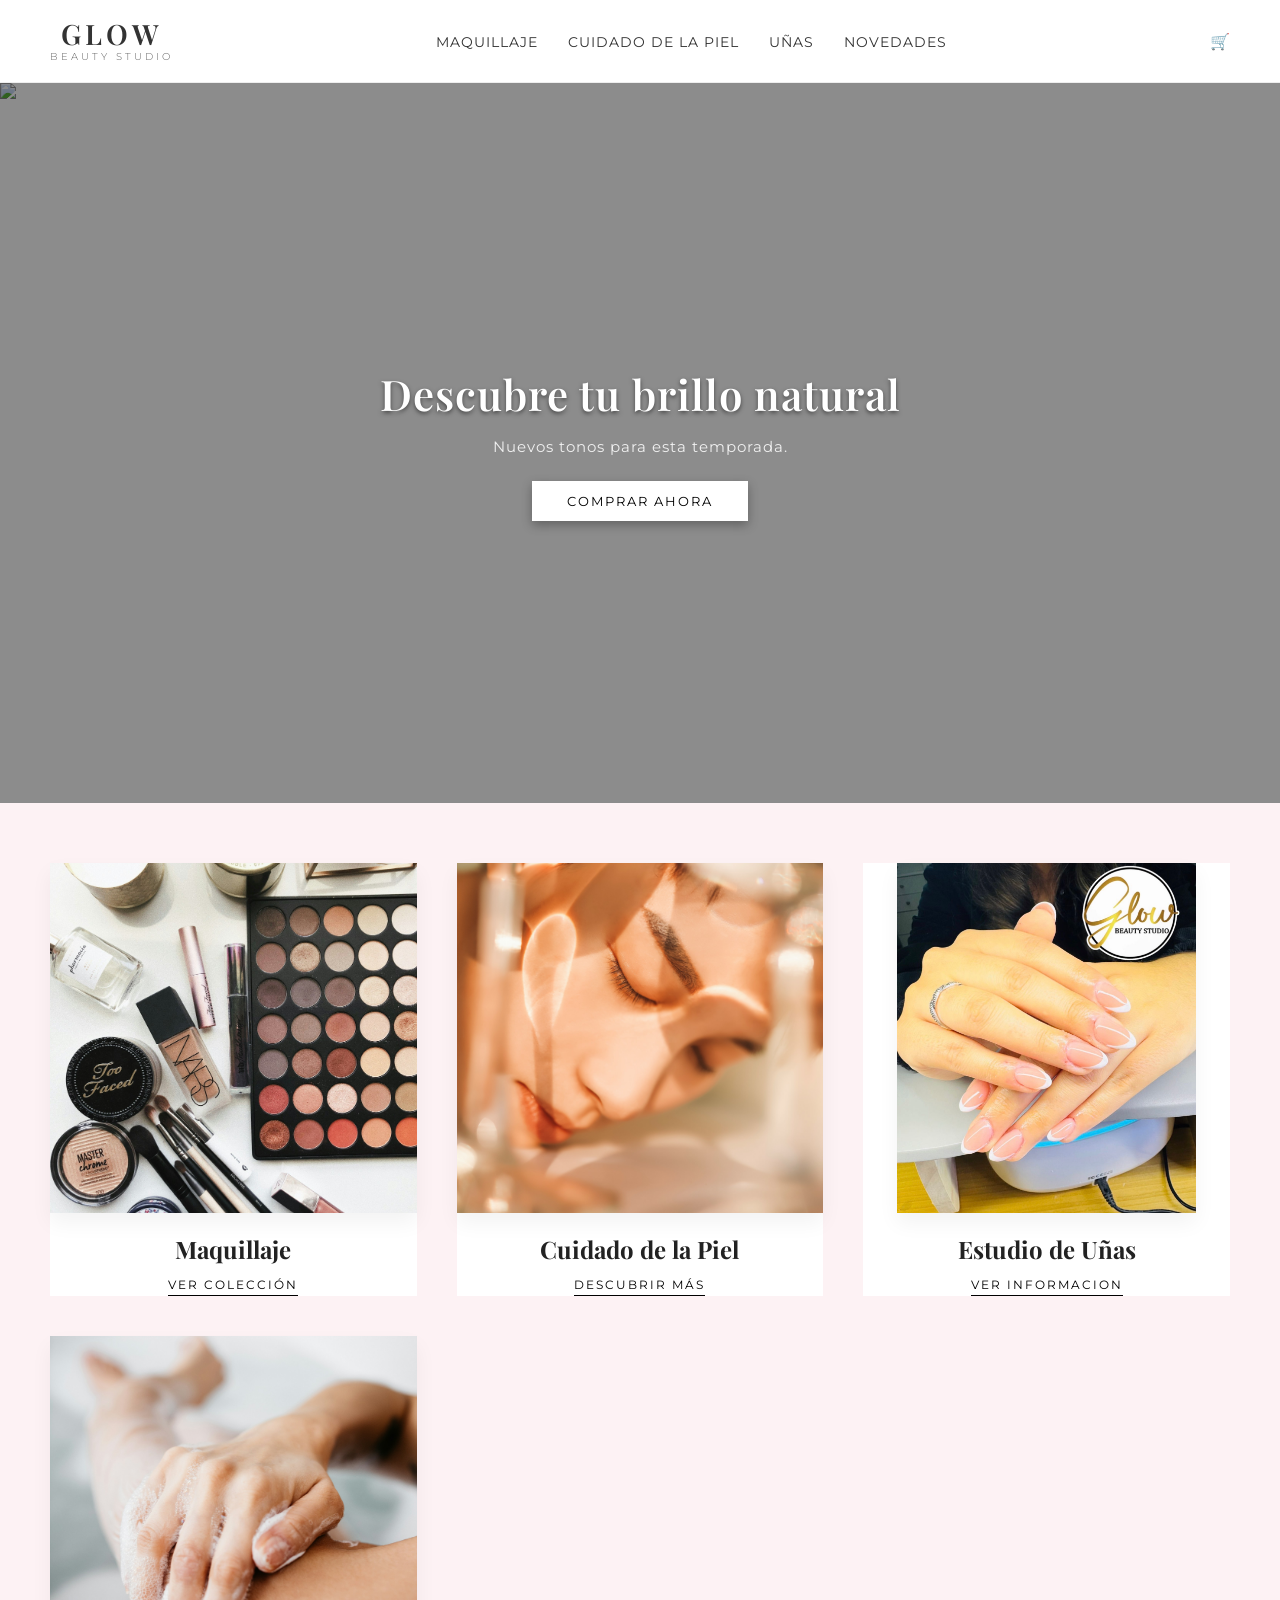
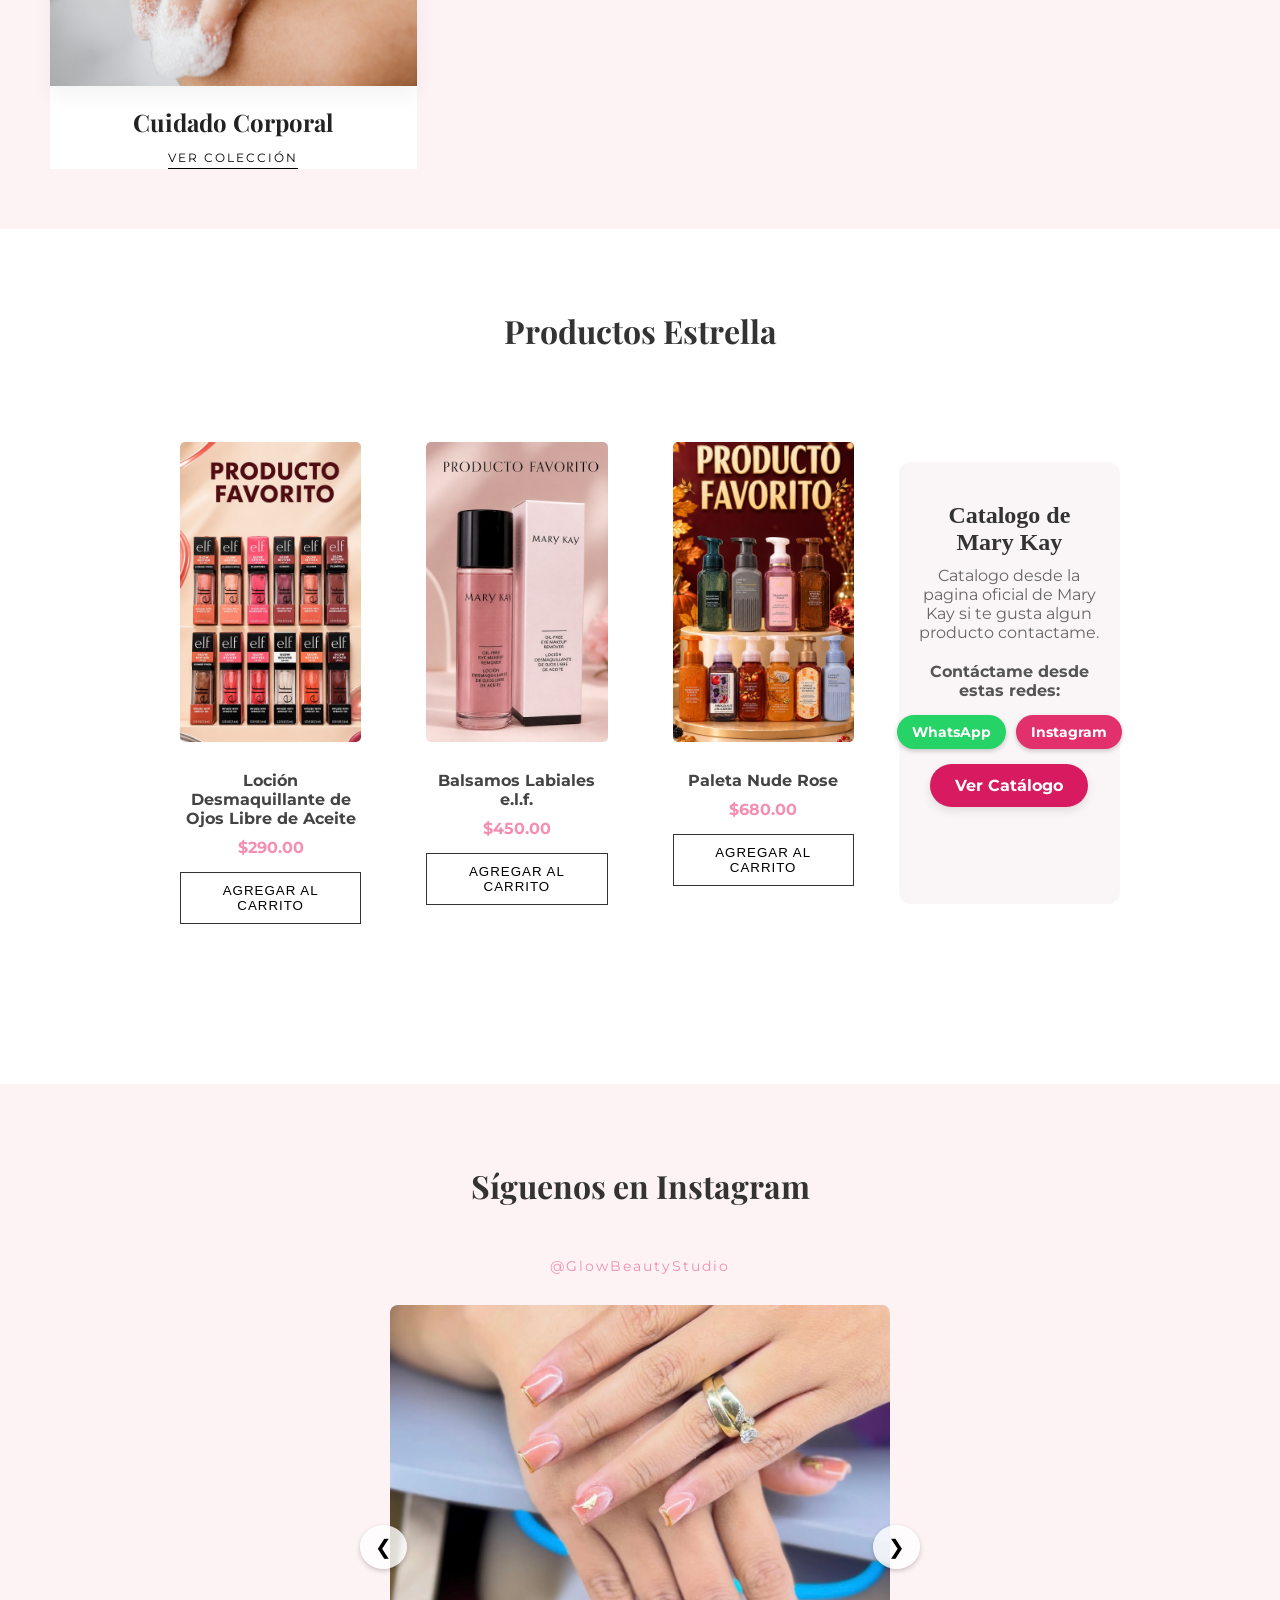
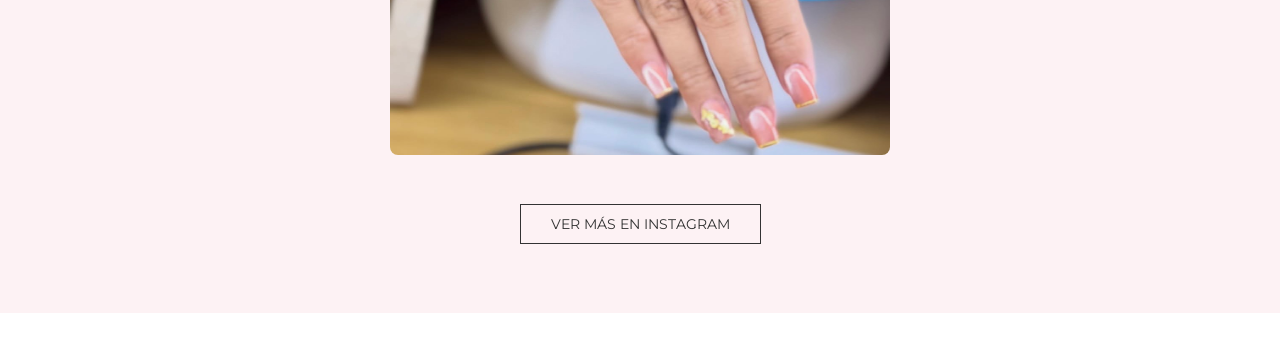
==== index.html @ 1898579f "Arreglo definitivo del banner en movil con img HTML" ====
<!DOCTYPE html>
<html lang="es">
<head>
    <meta charset="UTF-8">
    <meta name="viewport" content="width=device-width, initial-scale=1.0">
    <title>Glow Beauty Studio | Tienda Oficial</title>
    <link rel="stylesheet" href="style.css">
    <link href="https://fonts.googleapis.com/css2?family=Playfair+Display:ital,wght@0,400;0,600&family=Montserrat:wght@300;400;500&display=swap" rel="stylesheet">
</head>
<body>

    <!-- Barra de Navegación -->
    <header class="navbar">
        <button class="menu-toggle" id="menu-toggle" aria-label="Abrir menú">
            ☰
        </button>

        <div class="logo">
            GLOW
            <span class="sub-logo">BEAUTY STUDIO</span>
        </div>

        <nav class="nav-menu" id="nav-menu">
            <ul>
                <li><a href="#">Maquillaje</a></li>
                <li><a href="#">Cuidado de la Piel</a></li>
                <li><a href="#">Uñas</a></li>
                <li><a href="#">Novedades</a></li>
            </ul>
        </nav>

        <div class="iconos">
            <span>🛒</span>
        </div>
    </header>

   <!-- Banner Principal -->
<section class="hero">
    <img src="img/banner.jpg" alt="Banner Principal" class="hero-img">
    <div class="hero-content">
        <h1>Descubre tu brillo natural</h1>
        <p>Nuevos tonos para esta temporada.</p>
        <button class="btn-principal">Comprar ahora</button>
    </div>
</section>
   <!-- Secciones de Categorías -->
    <section class="categorias">
        <div class="grid-categorias">
            
            <!-- Categoría 1: Maquillaje -->
            <div class="tarjeta-categoria">
                <div class="img-container">
                    <img src="img/fondo1.jpg" alt="Maquillaje">
                </div>
                <h3>Maquillaje</h3>
              <a href="maquillaje.html" class="btn-explorar">Ver colección</a>
            </div>
            
            <!-- Categoría 2: Cuidado de la Piel -->
<div class="tarjeta-categoria" onclick="location.href='piel.html';" style="cursor: pointer;">
    <div class="img-container">
        <img src="img/fondo2.jpg" alt="Cuidado de la Piel">
    </div>
    <h3>Cuidado de la Piel</h3>
    <a href="piel.html" class="btn-explorar" onclick="event.stopPropagation();">Descubrir más</a>
</div>
            <!-- Categoría 3: Estudio de Uñas -->
             <div class="tarjeta-categoria">
    <a href="unas.html" style="text-decoration: none; color: inherit;">
        <div class="img-container">
            <img src="img/fondo3.jpg" alt="Estudio de Uñas">
        </div>
        <h3>Estudio de Uñas</h3>
    </a>
    <a href="unas.html" class="btn-explorar" id="btn-uñas">Ver Informacion</a>
</div>
           
           <!-- Categoría 4: Cuidado Corporal -->
<div class="tarjeta-categoria" onclick="location.href='corporal.html';" style="cursor: pointer;">
    <div class="img-container">
        <img src="img/fondo4.jpg" alt="Cuidado Corporal">
    </div>
    <h3>Cuidado Corporal</h3>
    <a href="corporal.html" class="btn-explorar" onclick="event.stopPropagation();">Ver colección</a>
</div>

        </div>
    </section>
    

    
  <!-- Sección de Productos Destacados -->
    <section class="productos-destacados">
        <h2 class="titulo-seccion">Productos Estrella</h2>
        <div class="grid-productos">
            
        <!-- Producto 1 -->
<div class="card-producto" onclick="abrirModal('img/producto1.jpg', 'Loción Desmaquillante de Ojos Libre de Aceite')">
    <img src="img/producto1.jpg" alt="Labial">
    <h4>Loción Desmaquillante de Ojos Libre de Aceite</h4>
    <p class="precio">$290.00</p>
    <button class="btn-comprar" onclick="event.stopPropagation()">Agregar al carrito</button>
</div>

<!-- Producto 2 -->
<div class="card-producto" onclick="abrirModal('img/producto2.jpg', 'Balsamos Labiales e.l.f.')">
    <img src="img/producto2.jpg" alt="Suero">
    <h4>Balsamos Labiales e.l.f.</h4>
    <p class="precio">$450.00</p>
    <button class="btn-comprar" onclick="event.stopPropagation()">Agregar al carrito</button>
</div>

<!-- Producto 3 -->
<div class="card-producto" onclick="abrirModal('img/producto3.jpg', 'Paleta Nude Rose')">
    <img src="img/producto3.jpg" alt="Paleta">
    <h4>Paleta Nude Rose</h4>
    <p class="precio">$680.00</p>
    <button class="btn-comprar" onclick="event.stopPropagation()">Agregar al carrito</button>
</div>
<!-- Sección de Libro Mary Kay -->
<section style="text-align: center; padding: 40px 20px; background-color: #faf6f8; margin: 40px 0; border-radius: 12px;">
    <h2 style="font-family: serif; color: #333; margin-bottom: 10px;">Catalogo de Mary Kay</h2>
    <p style="color: #666; font-size: 16px; margin-bottom: 20px;">Catalogo desde la pagina oficial de Mary Kay si te gusta algun producto contactame.</p>
    <!-- Sección de contacto -->
<div style="margin-bottom: 20px;">
    <p style="margin-bottom: 10px; font-weight: bold; color: #555;">Contáctame desde estas redes:</p>
<div style="margin: 15px 0; display: flex; justify-content: center; gap: 10px;">
    <!-- Botón WhatsApp -->
    <a href="https://wa.me/6361113943" target="_blank" style="background-color: #25d366; color: white; padding: 8px 15px; border-radius: 20px; text-decoration: none; font-size: 14px; font-weight: bold; box-shadow: 0 2px 5px rgba(0,0,0,0.2);">
        WhatsApp
    </a>
    
    <!-- Botón Instagram -->
    <a href="https://instagram.com/rigoca94" target="_blank" style="background-color: #e1306c; color: white; padding: 8px 15px; border-radius: 20px; text-decoration: none; font-size: 14px; font-weight: bold; box-shadow: 0 2px 5px rgba(0,0,0,0.2);">
        Instagram
    </a>
</div>
    <a href="https://www.marykay.com.mx/rigoca94" target="_blank" style="background-color: #d81b60; color: white; padding: 12px 25px; border-radius: 25px; text-decoration: none; font-weight: bold; display: inline-block; box-shadow: 0 4px 10px rgba(0,0,0,0.1);">Ver Catálogo</a>
</section>
        </div>
    </section>  
    <!-- Sección Instagram Carrusel con Botones -->
    <section class="instagram-feed">
        <h2 class="titulo-seccion">Síguenos en Instagram</h2>
        <p class="subtitulo">@GlowBeautyStudio</p>
        
        <!-- Contenedor con flechas y carrusel -->
        <div class="carrusel-contenedor">
            <button class="flecha-slider izquierda" id="btn-izq">&#10094;</button>
            
            <div class="carrusel-instagram" id="carrusel">
                <div class="item-insta"><img src="img/insta1.jpg" alt="Foto 1"></div>
                <div class="item-insta"><img src="img/insta2.jpg" alt="Foto 2"></div>
                <div class="item-insta"><img src="img/insta3.jpg" alt="Foto 3"></div>
                <div class="item-insta"><img src="img/insta4.jpg" alt="Foto 4"></div>
                <div class="item-insta"><img src="img/insta5.jpg" alt="Foto 5"></div>
            </div>

            <button class="flecha-slider derecha" id="btn-der">&#10095;</button>
        </div>
        
        <div class="boton-insta" style="margin-top: 25px; text-align: center;">
    <a href="https://www.instagram.com/storeglowbeautystudio?igsi=MWtjczk5N2Z1cmQ0OA==" target="_blank" class="btn-seguir">Ver más en Instagram</a>
</div>
    </section>
    <!-- Modal de Producto Único -->
    <div id="modalProducto" class="modal" style="display: none;">
        <div class="modal-contenido">
            <span class="cerrar" onclick="cerrarModal()">&times;</span>
            <img id="imgModal" src="" alt="Producto">
            <h2 id="tituloModal"></h2>

            <button class="btn-carrito" onclick="alert('Producto agregado al carrito')">Agregar al carrito</button>
            <a id="btnwhatsapp" href="javascript:void(0)" target="_blank" class="btn-red btn-ws">Comprar por WhatsApp 📱</a>
            <a href="https://www.instagram.com/rigoca94?igsh=Z3h2cnkidjvhbwti" target="_blank" class="btn-red btn-ig">Comprar por Instagram 🛍️</a>
        </div>
    </div>
   <script src="script.js"></script>
</body>
</html>
---- style.css ----
/* Estilos actualizados para el logo */
.logo {
    font-size: 28px;
    font-weight: 600;
    letter-spacing: 4px;
    display: flex;
    flex-direction: column; /* Apila el texto uno sobre otro */
    align-items: center;
    line-height: 1; /* Reduce el espacio entre las palabras */
}

.sub-logo {
    font-family: 'Montserrat', sans-serif; /* Usa la fuente limpia para el subtítulo */
    font-size: 10px;
    font-weight: 300;
    letter-spacing: 3px;
    margin-top: 4px;
    color: #666;
}
/* ==========================================
   ESTILOS BASE / ESCRITORIO
   ========================================== */
* {
    margin: 0;
    padding: 0;
    box-sizing: border-box;
}

body {
    font-family: 'Montserrat', sans-serif;
    background-color: #ffffff;
    color: #333;
}

h1, h2, h3, .logo {
    font-family: 'Playfair Display', serif;
}

.navbar {
    display: flex;
    justify-content: space-between;
    align-items: center;
    padding: 20px 50px;
    background-color: #ffffff;
    position: sticky;
    top: 0;
    z-index: 100;
    border-bottom: 1px solid #eee;
}

.menu-toggle {
    display: none; /* Oculto en computadoras */
    background: none;
    border: none;
    font-size: 24px;
    cursor: pointer;
}

.logo {
    font-size: 28px;
    font-weight: 600;
    letter-spacing: 4px;
    display: flex;
    flex-direction: column;
    align-items: center;
    line-height: 1;
}

.sub-logo {
    font-family: 'Montserrat', sans-serif;
    font-size: 10px;
    font-weight: 300;
    letter-spacing: 3px;
    margin-top: 4px;
    color: #666;
}

nav ul {
    list-style: none;
    display: flex;
    gap: 30px;
}

nav ul li a {
    text-decoration: none;
    color: #333;
    font-size: 14px;
    text-transform: uppercase;
    letter-spacing: 1px;
    transition: color 0.3s ease;
}

nav ul li a:hover {
    color: #f48fb1;
}

.hero {
    position: relative;
    width: 100%;
    height: 80vh;
    overflow: hidden;
    display: flex;
    flex-direction: column;
    align-items: center;
    justify-content: center;
    text-align: center;
    padding: 0 20px;
    color: #ffffff;
}

/* Imagen de fondo en HTML para que no falle en móviles */
.hero-img {
    position: absolute;
    top: 0;
    left: 0;
    width: 100%;
    height: 100%;
    object-fit: cover;
    z-index: 1;
}

/* Capa oscura (overlay) para que las letras blancas resalten chido */
.hero::after {
    content: '';
    position: absolute;
    top: 0;
    left: 0;
    width: 100%;
    height: 100%;
    background: rgba(0, 0, 0, 0.45);
    z-index: 2;
}

/* Asegura que el contenido quede por encima de la imagen y la capa */
.hero > *:not(.hero-img) {
    position: relative;
    z-index: 3;
}
/* Estilo elegante para el título principal */
.hero h1 {
    font-family: 'Playfair Display', serif;
    font-size: 42px;
    font-weight: 600;
    margin-bottom: 15px;
    letter-spacing: 1px;
    color: #ffffff;
    text-shadow: 0 2px 4px rgba(0,0,0,0.5); /* Sombra suave para darle relieve */
}

/* Estilo para los subtítulos y textos secundarios */
.hero p {
    font-family: 'Montserrat', sans-serif;
    font-size: 15px;
    margin-bottom: 25px;
    color: #f0f0f0;
    letter-spacing: 1px;
}

/* Botón llamativo pero elegante */
.hero .btn-principal {
    background-color: #ffffff;
    color: #000000;
    padding: 12px 35px;
    border: none;
    font-family: 'Montserrat', sans-serif;
    font-size: 13px;
    text-transform: uppercase;
    letter-spacing: 2px;
    cursor: pointer;
    transition: all 0.3s ease;
    box-shadow: 0 4px 10px rgba(0,0,0,0.3);
}

.hero .btn-principal:hover {
    background-color: #f48fb1;
    color: #ffffff;
}

.productos {
    padding: 60px 50px;
    text-align: center;
}

.productos h2 {
    font-size: 32px;
    margin-bottom: 40px;
}

.grid-productos {
    display: grid;
    grid-template-columns: repeat(auto-fit, minmax(260px, 1fr));
    gap: 30px;
}

.tarjeta-producto {
    background: #fff;
    padding: 20px;
    transition: transform 0.3s ease;
}


.tarjeta-producto:hover {
    transform: translateY(-5px);
}

.img-placeholder {
    height: 250px;
    background-color: #f0f0f0;
    display: flex;
    align-items: center;
    justify-content: center;
    color: #aaa;
    margin-bottom: 15px;
}

.tarjeta-producto h3 {
    font-size: 18px;
    margin-bottom: 10px;
}

.precio {
    font-weight: 500;
    margin-bottom: 15px;
}

.btn-agregar {
    background-color: transparent;
    color: #000;
    border: 1px solid #000;
    width: 100%;
    padding: 10px 20px;
    font-family: 'Montserrat', sans-serif;
    cursor: pointer;
    transition: all 0.3s;
}

.btn-agregar:hover {
    background-color: #000;
    color: #fff;
}

/* ==========================================
   ADAPTACIÓN PARA CELULARES (MEDIA QUERIES)
   ========================================== */
@media (max-width: 768px) {
    .navbar {
        padding: 15px 20px;
        .categorias {
        padding: 40px 20px;
    }

    .grid-categorias {
        gap: 25px;
    }

    .img-categoria {
        height: 280px; /* Un poco más bajitas en celular */
    }
    }

    .menu-toggle {
        display: block; /* Muestra el botón de hamburguesa */
    }

    /* Oculta el menú normal y lo convierte en desplegable */
    .nav-menu {
        display: none;
        position: absolute;
        top: 100%;
        left: 0;
        width: 100%;
        background-color: #ffffff;
        border-bottom: 1px solid #eee;
        padding: 20px 0;
        box-shadow: 0 4px 6px rgba(0,0,0,0.05);
    }

    .nav-menu.active {
        display: block; /* Se muestra al hacer click */
    }

    nav ul {
        flex-direction: column;
        align-items: center;
        gap: 20px;
    }

    .logo {
        font-size: 22px;
    }

    .sub-logo {
        font-size: 8px;
    }

    .hero {
        height: 50vh;
    }

    .hero h1 {
        font-size: 32px;
    }

    .hero p {
        font-size: 14px;
    }

    .productos {
        padding: 40px 20px;
    }

    .productos h2 {
        font-size: 24px;
        margin-bottom: 25px;
    }

    .grid-productos {
        grid-template-columns: repeat(auto-fit, minmax(200px, 1fr));
        gap: 15px;
    }
}
.categorias {
    padding: 60px 50px;
    text-align: center;
    background-color: #fdf2f4; /* Añade esta línea aquí */
}
.grid-categorias {
    display: grid;
    grid-template-columns: repeat(auto-fit, minmax(280px, 1fr));
    gap: 40px; /* Un poco más de espacio entre bloques para que respire el diseño */
}

.tarjeta-categoria {
    background: #fff;
    display: flex;
    flex-direction: column;
    align-items: center;
    transition: transform 0.4s ease;
    cursor: pointer;
}

.tarjeta-categoria:hover {
    transform: translateY(-8px);
}

.img-categoria {
    width: 100%;
    height: 350px; /* Imágenes más altas y estilizadas */
    background-color: #eaeaea; /* Fondo gris claro mientras pones tus fotos */
    display: flex;
    align-items: center;
    justify-content: center;
    color: #999;
    font-size: 14px;
    margin-bottom: 20px;
    box-shadow: 0 10px 20px rgba(0,0,0,0.05); /* Sombra muy sutil y elegante */
}

.tarjeta-categoria h3 {
    font-size: 24px;
    margin-bottom: 12px;
    color: #222;
}

.btn-explorar {
    text-decoration: none;
    color: #000;
    font-family: 'Montserrat', sans-serif;
    font-size: 12px;
    text-transform: uppercase;
    letter-spacing: 2px;
    border-bottom: 1px solid #000; /* Botón estilo enlace subrayado minimalista */
    padding-bottom: 3px;
    transition: color 0.3s, border-color 0.3s;
}

.btn-explorar:hover {
    color: #f48fb1;
    border-color: #f48fb1;
}
.img-container {
    width: 100%;
    height: 350px; /* Altura uniforme para todas las fotos */
    margin-bottom: 20px;
    overflow: hidden;
    box-shadow: 0 10px 20px rgba(0,0,0,0.05);
}

.img-container img {
    width: 100%;
    height: 100%;
    object-fit: cover; /* Hace que la imagen llene el espacio sin deformarse */
    transition: transform 0.5s ease; /* Efecto de zoom suave al pasar el mouse */
}

/* Efecto zoom elegante cuando pones el cursor sobre la tarjeta */
.tarjeta-categoria:hover .img-container img {
    transform: scale(1.05);
}
.productos-destacados {
    padding: 80px 20px;
    max-width: 1200px;
    margin: 0 auto;
}

.titulo-seccion {
    text-align: center;
    font-family: 'Playfair Display', serif;
    font-size: 32px;
    margin-bottom: 50px;
    color: #333;
}

.grid-productos {
    display: grid;
    grid-template-columns: repeat(auto-fit, minmax(250px, 1fr));
    gap: 30px;
}

.card-producto {
    text-align: center;
    padding: 20px;
    background: #fff;
    transition: transform 0.3s ease;
}

.card-producto img {
    width: 100%;
    height: 300px;
    object-fit: cover;
    margin-bottom: 15px;
    border-radius: 5px;
}

.card-producto h4 {
    font-size: 16px;
    margin: 10px 0;
    color: #444;
}

.precio {
    font-weight: bold;
    color: #f48fb1; /* El rosa de tu marca */
    margin-bottom: 15px;
}

.btn-comprar {
    background: transparent;
    border: 1px solid #333;
    padding: 10px 20px;
    cursor: pointer;
    text-transform: uppercase;
    letter-spacing: 1px;
    transition: 0.3s;
}

.btn-comprar:hover {
    background: #333;
    color: #fff;
}
.instagram-feed {
    padding: 80px 20px;
    text-align: center;
    background-color: #fdf2f4; /* Un rosa pastel muy suave y elegante */
    margin: 40px 0; /* Un poco de espacio arriba y abajo para que respire la sección */
}

.subtitulo {
    font-size: 14px;
    color: #f48fb1;
    margin-bottom: 30px;
    letter-spacing: 2px;
}

/* Carrusel de una sola foto */
.carrusel-instagram {
    display: flex;
    overflow-x: auto;
    scroll-snap-type: x mandatory;
    width: 100%;
    max-width: 500px; /* Tamaño perfecto para que se vea una a la vez */
    margin: 0 auto 30px auto;
}

/* Ocultar la barra fea de desplazamiento */
.carrusel-instagram::-webkit-scrollbar {
    display: none; 
}

/* Cada foto ocupa toda la pantalla del carrusel */
.item-insta {
    flex: 0 0 100%;
    scroll-snap-align: center;
}

.item-insta img {
    width: 100%;
    height: 450px;
    object-fit: cover;
    border-radius: 8px;
}

.item-insta:hover img {
    transform: scale(1.02);
}

.btn-seguir {
    padding: 10px 30px;
    border: 1px solid #333;
    text-decoration: none;
    color: #333;
    font-size: 14px;
    text-transform: uppercase;
    transition: 0.3s;
}

.btn-seguir:hover {
    background: #333;
    color: #fff;
}
/* Contenedor principal que controla el deslizamiento y el tamaño */
.carrusel-contenedor {
    position: relative;
    max-width: 500px;
    margin: 0 auto;
    display: flex;
    align-items: center;
}

/* El carrusel permite arrastrar y a la vez es controlado por las flechas */
.carrusel-instagram {
    display: flex;
    overflow-x: auto;         /* ESTO PERMITE ARRÁSTRAR CON EL MOUSE/DEDO */
    scroll-snap-type: x mandatory; /* ESTO HACE QUE SE "IMANTE" AL SOLTAR */
    scroll-behavior: smooth;   /* ESTO HACE QUE EL MOVIMIENTO SEA SUAVE */
    width: 100%;
    scrollbar-width: none;     /* Oculta barra en Firefox */
}

/* Oculta barra de scroll en Chrome/Safari */
.carrusel-instagram::-webkit-scrollbar {
    display: none;
}

/* Cada tarjeta ocupa el 100% y se alinea al centro */
.item-insta {
    flex: 0 0 100%;
    scroll-snap-align: center;
}

.item-insta img {
    width: 100%;
    height: 450px;
    object-fit: cover;
    border-radius: 8px;
}

/* Botones de flecha (se mantienen igual) */
.flecha-slider {
    position: absolute;
    top: 50%;
    transform: translateY(-50%);
    background-color: rgba(255, 255, 255, 0.8);
    border: none;
    font-size: 20px;
    padding: 10px 15px;
    cursor: pointer;
    z-index: 10;
    border-radius: 50%;
    box-shadow: 0 2px 5px rgba(0,0,0,0.2);
}

.izquierda { left: -30px; }
.derecha { right: -30px; }
/* Para computadoras, se acomodan en 3 columnas en lugar de 1 */
@media (min-width: 768px) {
    .grid-blog {
        grid-template-columns: repeat(3, 1fr) !important;
    }
}
.modal { display: none; position: fixed; z-index: 1000; left: 0; top: 0; width: 100%; height: 100%; background-color: rgba(0,0,0,0.7); }
.modal-contenido { background-color: #fff; margin: 10% auto; padding: 30px; width: 90%; max-width: 420px; border-radius: 16px; text-align: center; box-shadow: 0 10px 25px rgba(0,0,0,0.2); position: relative; }
.cerrar { position: absolute; right: 20px; top: 15px; cursor: pointer; font-size: 28px; color: #aaa; }
.cerrar:hover { color: #000; }
.modal-contenido img { width: 100%; max-height: 280px; object-fit: cover; border-radius: 10px; margin-bottom: 15px; }
.modal-contenido h2 { font-size: 22px; font-weight: 800; color: #111; margin-bottom: 20px; font-family: sans-serif; }

/* Estilo de los botones idénticos a tu otra tienda */
.btn-carrito { width: 100%; background-color: #2b2b2b; color: #fff; border: none; padding: 12px; font-size: 15px; font-weight: 600; border-radius: 8px; cursor: pointer; margin-bottom: 10px; }
.btn-carrito:hover { background-color: #404040; }

.btn-red { display: block; width: 100%; padding: 12px; font-size: 15px; font-weight: 700; text-decoration: none; border-radius: 8px; text-align: center; box-sizing: border-box; margin-bottom: 10px; color: #fff; }
.btn-ws { background-color: #25d366; }
.btn-ws:hover { opacity: 0.9; }
.btn-ig { background: linear-gradient(45deg, #f09433, #e6683c, #dc2743, #cc2366, #bc1888); }
.btn-ig:hover { opacity: 0.9; }
/* --- ESTILOS DEL MODAL (VENTANA FLOTANTE) --- */
.modal {
    display: none; /* Oculto por defecto */
    position: fixed; /* Hace que flote sobre toda la página */
    z-index: 1000; /* Lo pone por encima de todo lo demás */
    left: 0;
    top: 0;
    width: 100%;
    height: 100%;
    background-color: rgba(0, 0, 0, 0.7); /* Fondo oscurito semitransparente */
    overflow: auto;
}

.modal-contenido {
    background-color: #fff;
    margin: 10% auto; /* Lo centra en la pantalla */
    padding: 20px;
    width: 90%;
    max-width: 450px; /* Evita que se haga gigante */
    border-radius: 12px;
    text-align: center;
    position: relative;
    box-shadow: 0px 5px 15px rgba(0,0,0,0.3);
}

/* Controla el tamaño de la imagen dentro del modal */
.modal-contenido img {
    width: 100%;
    max-height: 300px;
    object-fit: cover;
    border-radius: 8px;
    margin-bottom: 15px;
}

/* La tachita para cerrar */
.cerrar {
    position: absolute;
    top: 10px;
    right: 15px;
    font-size: 28px;
    font-weight: bold;
    color: #333;
    cursor: pointer;
}

.cerrar:hover {
    color: red;
}
/* Cuadrícula para acomodar las tarjetas */
.grid-productos {
    display: grid;
    grid-template-columns: repeat(auto-fit, minmax(220px, 1fr));
    gap: 25px;
    padding: 20px;
    max-width: 1000px;
    margin: 0 auto;
}

/* Diseño de la tarjeta de producto */
.tarjeta {
    background: white;
    padding: 15px;
    border-radius: 12px;
    box-shadow: 0 4px 10px rgba(0,0,0,0.1);
    transition: transform 0.3s ease;
    cursor: pointer;
    height: 330px;
    display: flex;
    flex-direction: column;
    justify-content: space-between;
    text-align: center;
}

.tarjeta:hover { 
    transform: scale(1.05); 
}

.tarjeta img { 
    width: 100%; 
    height: 250px; 
    object-fit: contain; 
    border-radius: 8px; 
}

.tarjeta p { 
    font-weight: bold; 
    color: #333; 
    margin: 10px 0 0 0;
}

/* Fondo oscuro cuando se abre el modal */
.modal {
    display: none; 
    position: fixed; 
    z-index: 1000; 
    left: 0;
    top: 0;
    width: 100%;
    height: 100%;
    background-color: rgba(0,0,0,0.6);
}

/* Caja blanca flotante del modal */
.modal-contenido {
    background-color: white;
    margin: 5% auto;
    padding: 20px;
    border-radius: 12px;
    width: 90%;
    max-width: 400px;
    text-align: center;
    position: relative;
    box-shadow: 0 5px 15px rgba(0,0,0,0.3);
}

.modal-contenido img {
    width: 100%;
    height: 300px;
    object-fit: contain;
    border-radius: 8px;
    margin-bottom: 15px;
}

/* Botón de cerrar (la X) */
.cerrar {
    position: absolute;
    top: 10px;
    right: 15px;
    font-size: 28px;
    font-weight: bold;
    color: #aaa;
    cursor: pointer;
}

.cerrar:hover {
    color: #000;
}

/* Estilos de los botones dentro del modal */
.btn-carrito {
    background-color: #333;
    color: white;
    border: none;
    padding: 12px;
    width: 100%;
    border-radius: 8px;
    font-weight: bold;
    cursor: pointer;
    margin-bottom: 10px;
}

.btn-wsp {
    display: block;
    background-color: #25D366;
    color: white;
    text-decoration: none;
    padding: 12px;
    border-radius: 8px;
    font-weight: bold;
    margin-bottom: 10px;
}

.btn-ig {
    display: block;
    background: linear-gradient(45deg, #f09433, #e6683c, #dc2743, #cc2366, #bc1888);
    color: white;
    text-decoration: none;
    padding: 12px;
    border-radius: 8px;
    font-weight: bold;
}
@media (max-width: 768px) {
    .hero {
        background-attachment: scroll !important;
        background-size: cover !important;
        background-position: center center !important;
    }
}
.card-producto {
    cursor: pointer;
    transition: transform 0.3s ease;
}

.card-producto:hover {
    transform: scale(1.03);
}
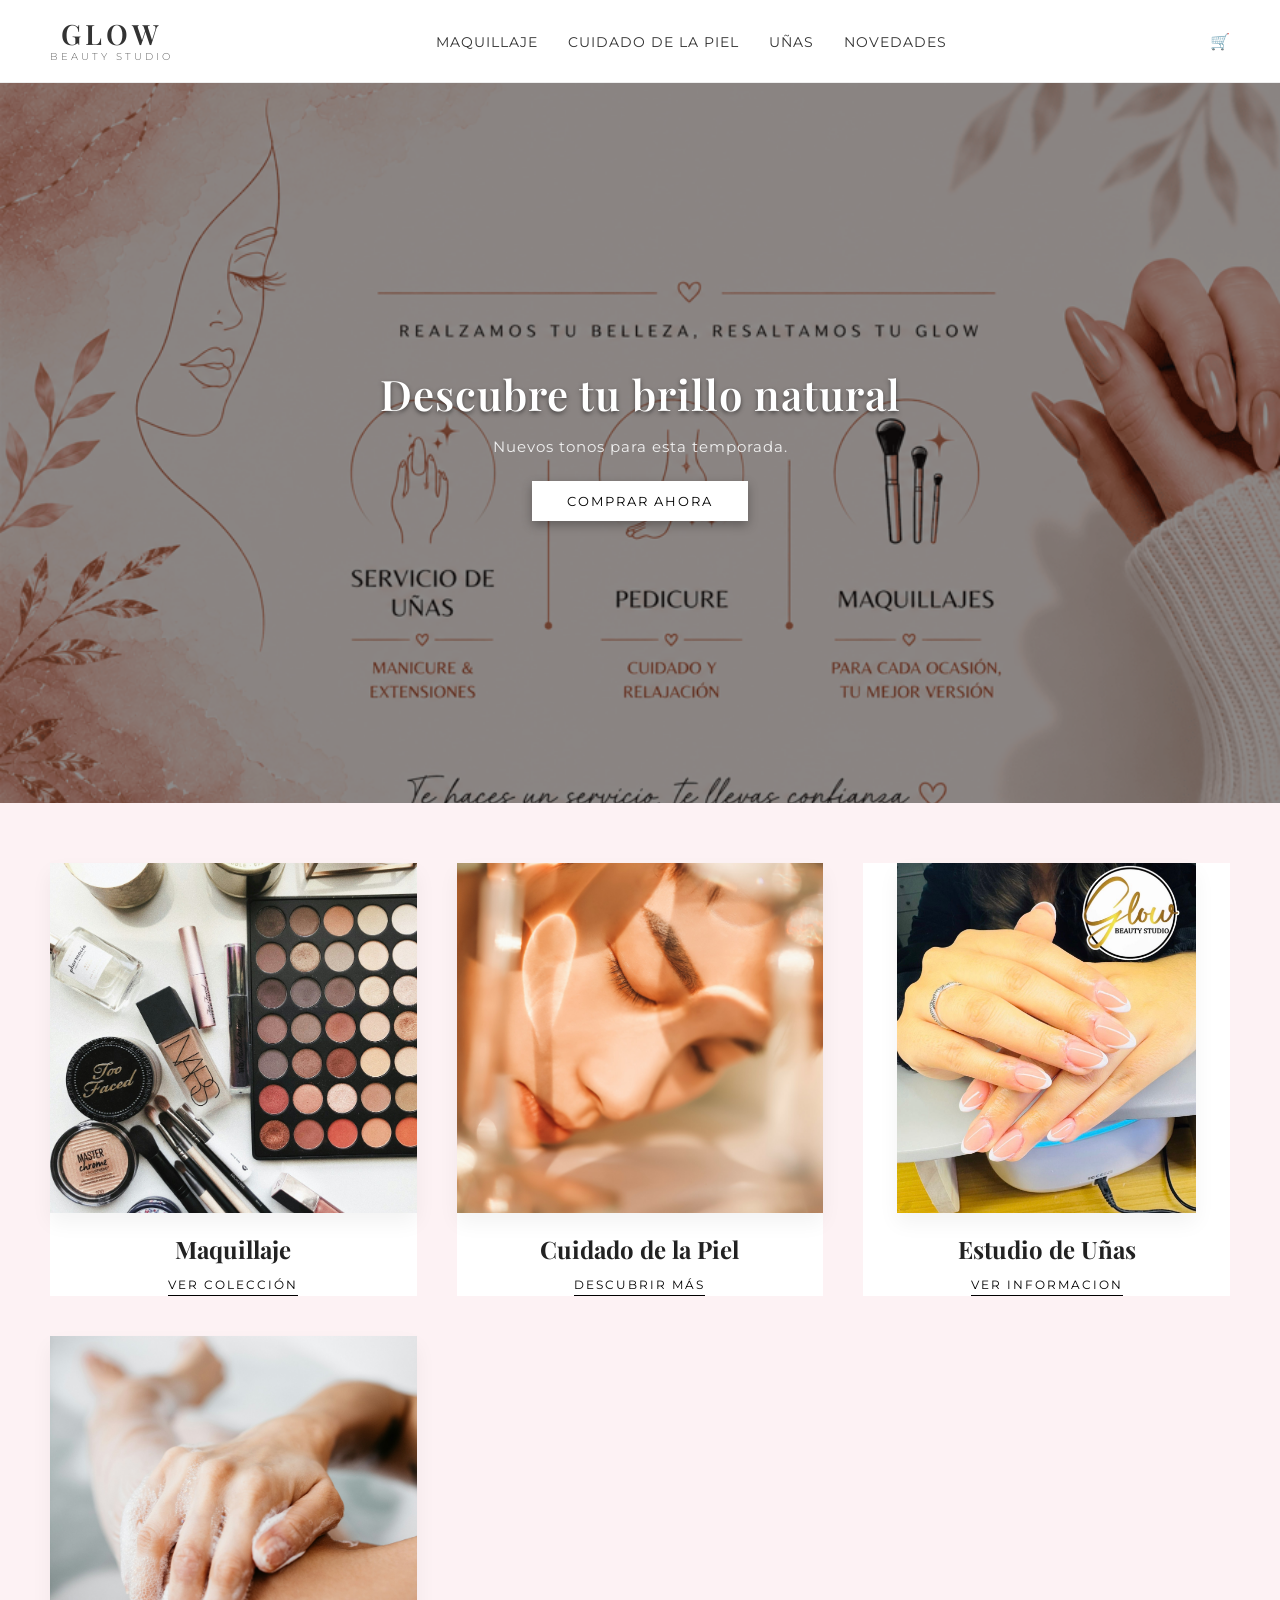
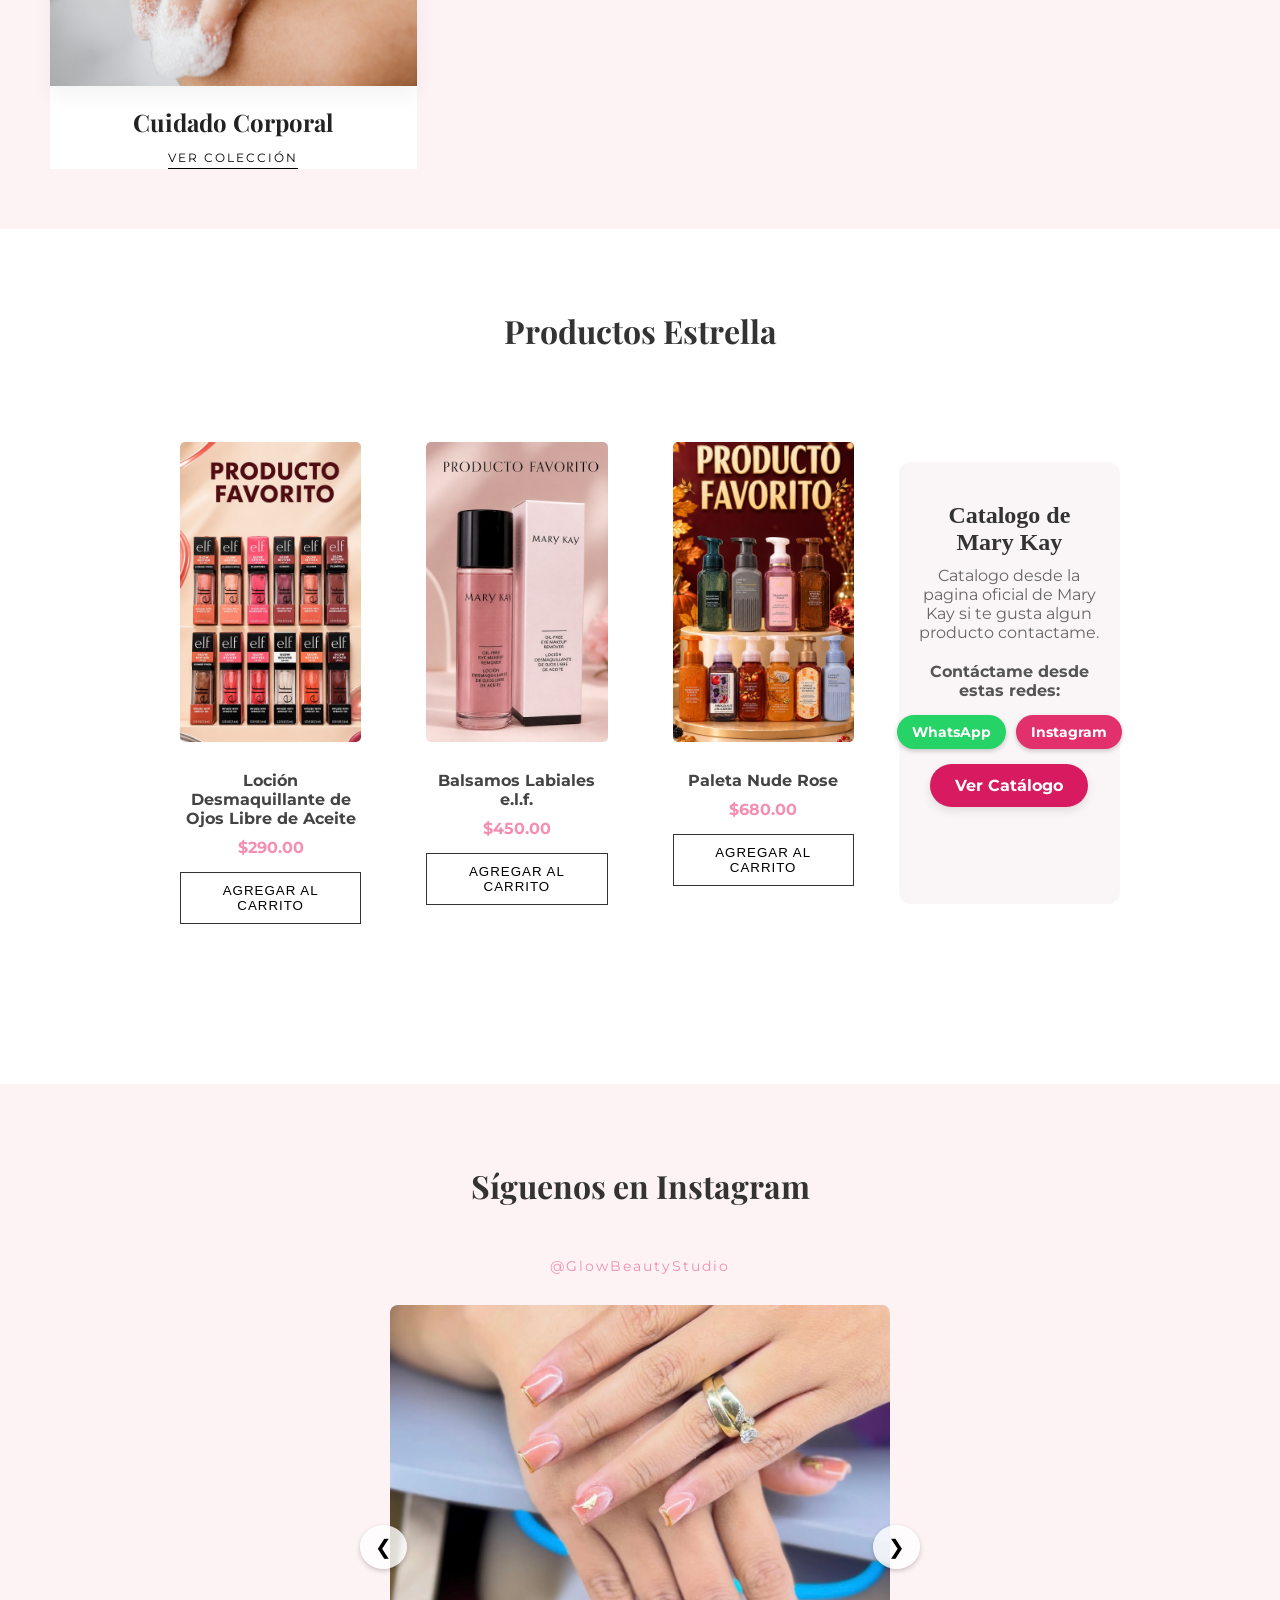
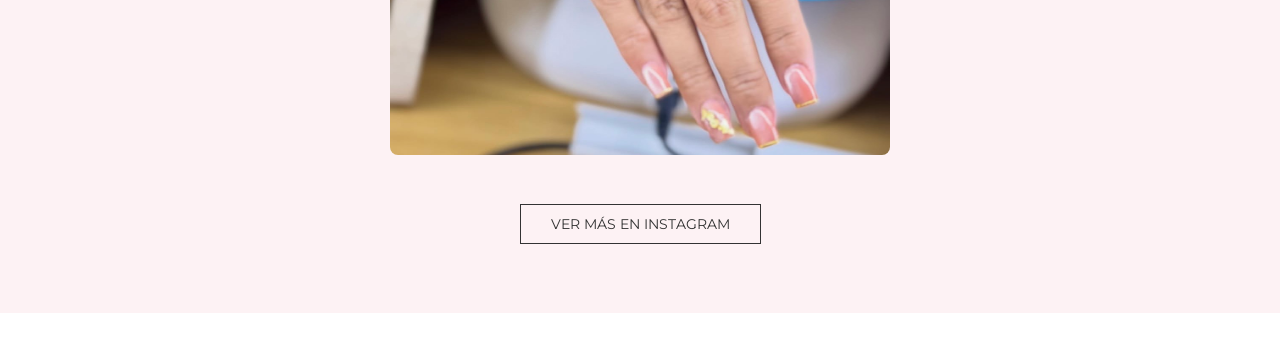
==== commit be9b7e75: "Banner panoramico al 100" ====
--- a/index.html
+++ b/index.html
@@ -36,8 +36,7 @@
 
    <!-- Banner Principal -->
 <section class="hero">
-    <img src="img/banner.jpg" alt="Banner Principal" class="hero-img">
-    <div class="hero-content">
+   <img src="img/crz.jpg" alt="Banner Principal" class="hero-img">
         <h1>Descubre tu brillo natural</h1>
         <p>Nuevos tonos para esta temporada.</p>
         <button class="btn-principal">Comprar ahora</button>
--- a/style.css
+++ b/style.css
@@ -293,10 +293,7 @@
         font-size: 8px;
     }
 
-    .hero {
-        height: 50vh;
-    }
-
+   
     .hero h1 {
         font-size: 32px;
     }
@@ -766,11 +763,7 @@
     font-weight: bold;
 }
 @media (max-width: 768px) {
-    .hero {
-        background-attachment: scroll !important;
-        background-size: cover !important;
-        background-position: center center !important;
-    }
+    
 }
 .card-producto {
     cursor: pointer;
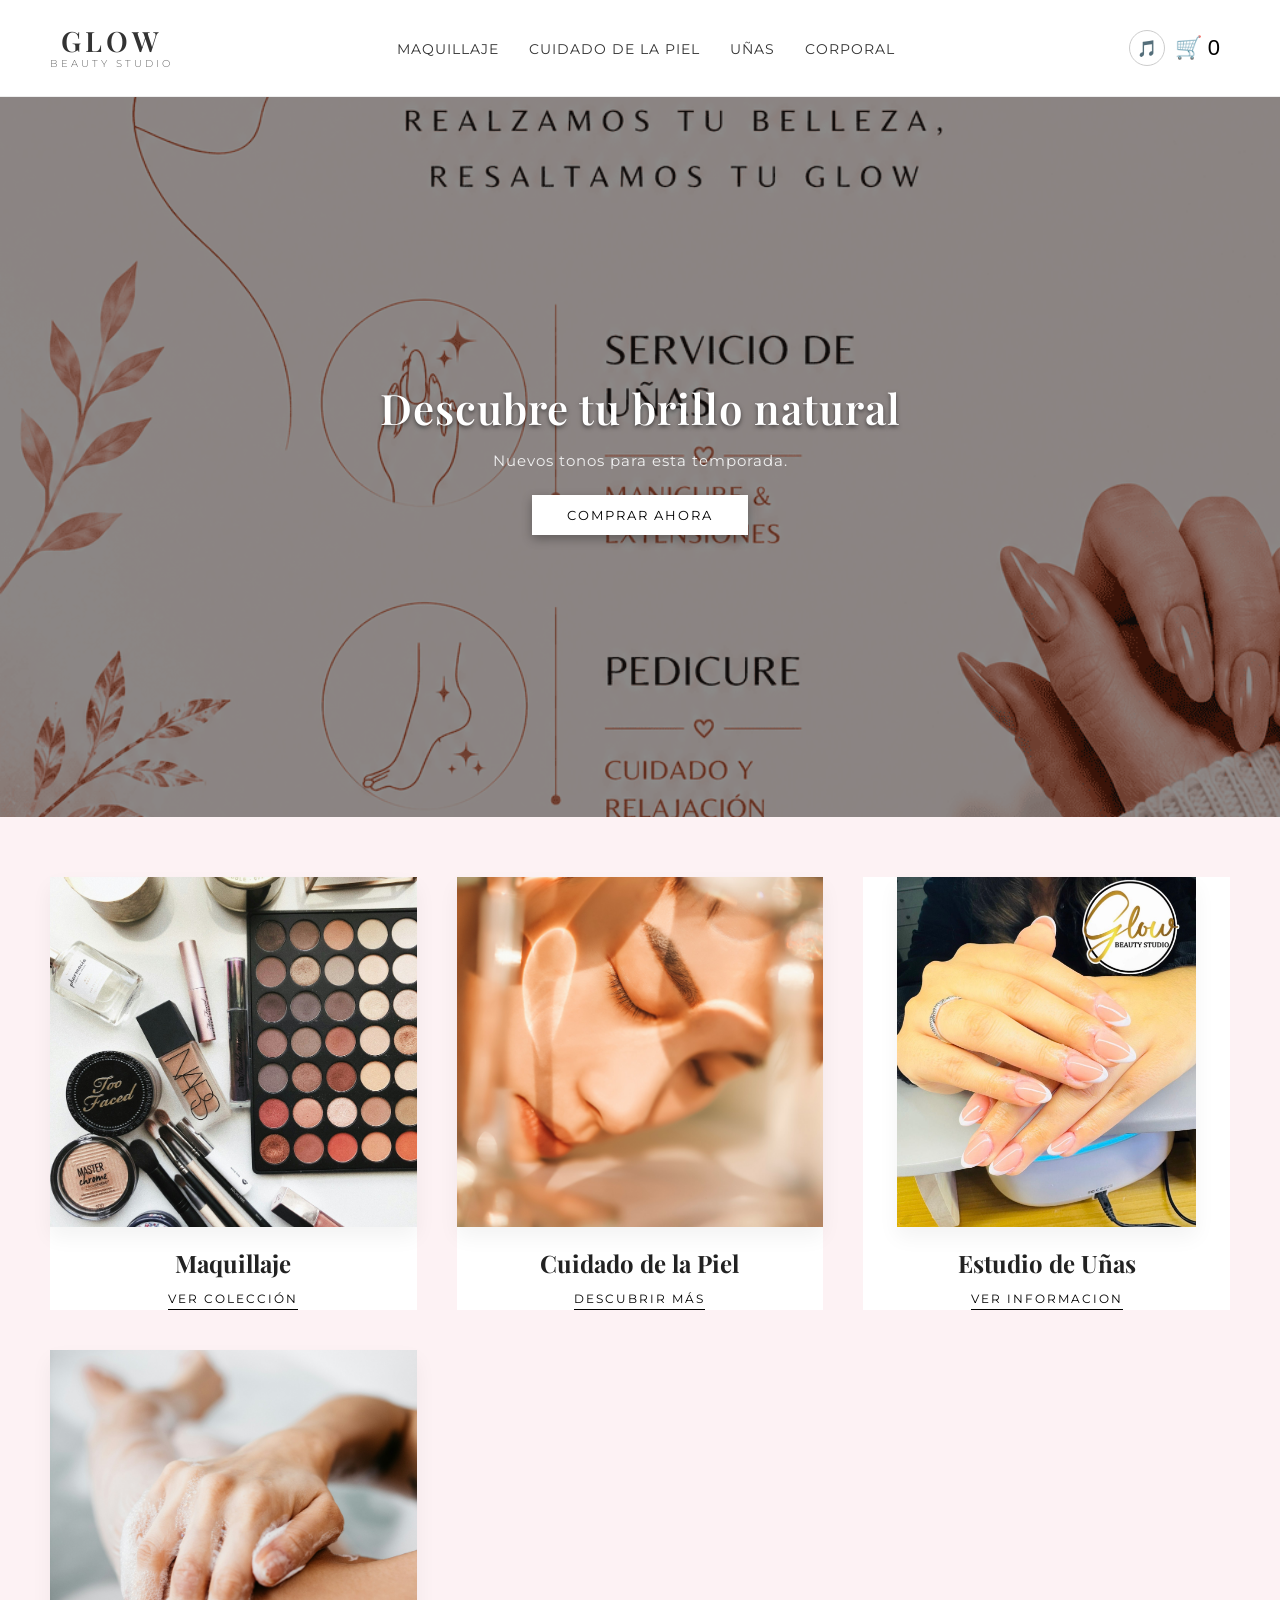
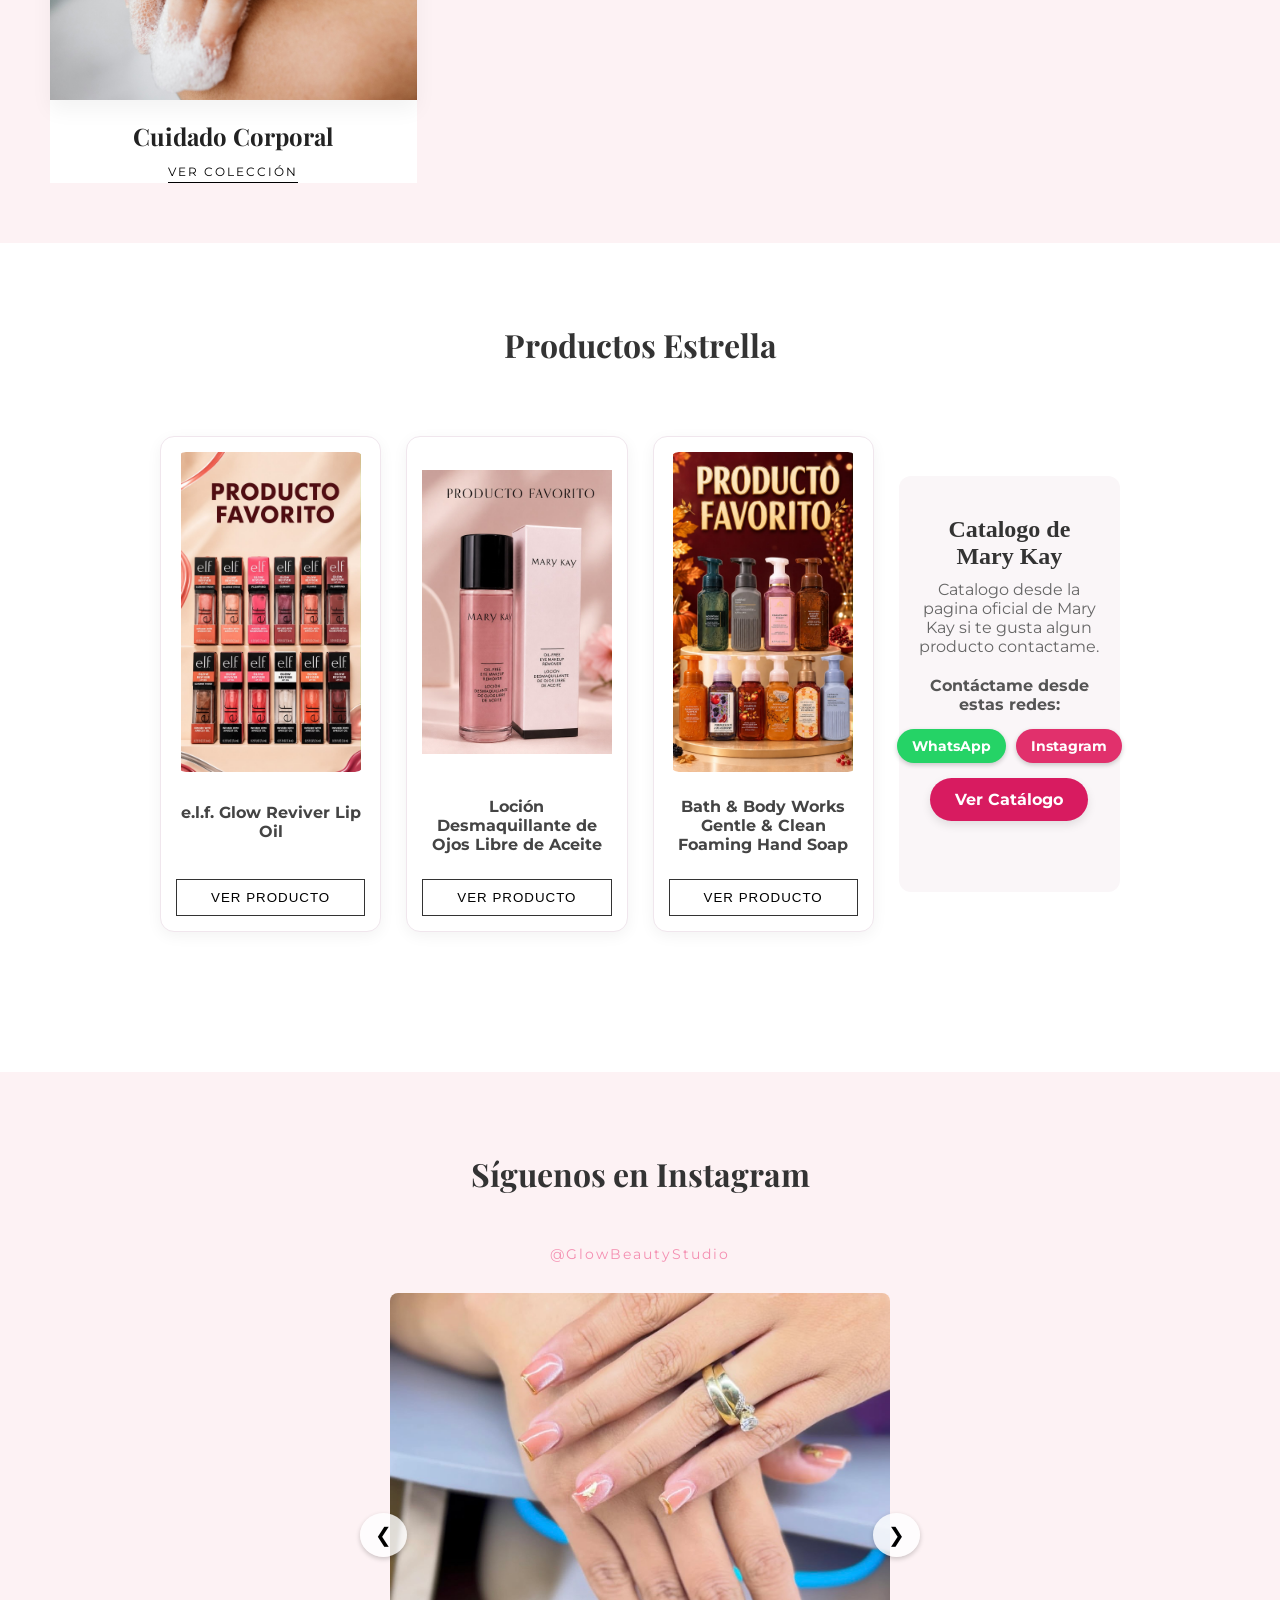
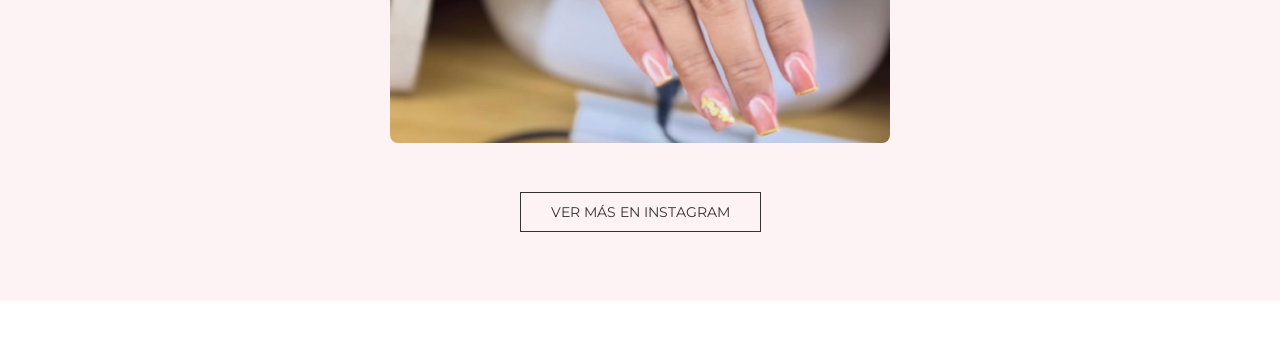
==== commit f7f6d326: "Actualizar numero de whatsapp y reproductor de musica" ====
--- a/index.html
+++ b/index.html
@@ -19,19 +19,37 @@
             GLOW
             <span class="sub-logo">BEAUTY STUDIO</span>
         </div>
-
         <nav class="nav-menu" id="nav-menu">
-            <ul>
-                <li><a href="#">Maquillaje</a></li>
-                <li><a href="#">Cuidado de la Piel</a></li>
-                <li><a href="#">Uñas</a></li>
-                <li><a href="#">Novedades</a></li>
-            </ul>
-        </nav>
-
-        <div class="iconos">
-            <span>🛒</span>
-        </div>
+    <ul>
+        <li><a href="maquillaje.html">Maquillaje</a></li>
+        <li><a href="piel.html">Cuidado de la Piel</a></li>
+        <li><a href="unas.html">Uñas</a></li>
+        <li><a href="corporal.html">Corporal</a></li>
+    </ul>
+</nav>
+  <div class="carrito-contenedor" style="display: flex; align-items: center; justify-content: flex-end; gap: 10px; padding: 10px;">
+    <!-- Botón de Música -->
+    <button id="btn-musica" class="btn-musica-nav" title="Música de fondo">🎵</button>
+    <audio id="audio-fondo" src="audio/musica.mp3" loop></audio>
+
+    <!-- Tu Botón de Carrito -->
+    <button id="btn-abrir-carrito" style="background: none; border: none; font-size: 22px; cursor: pointer;">
+        🛒 <span id="contador-carrito">0</span>
+    </button>
+</div>
+    <!-- Ventana flotante del carrito -->
+    <div id="panel-carrito" class="panel-carrito oculto">
+        <h3>Tu Carrito</h3>
+        <ul id="lista-carrito"></ul>
+        <p><strong>Total items:</strong> <span id="total-items">0</span></p>
+        
+        <div class="acciones-carrito">
+            <a id="btn-whatsapp" href="#" target="_blank" class="btn-wa">Comprar por WhatsApp</a>
+            <a href="Https://www.instagram.com/rigoca94?igsi=Z3h2cnk1djVhbWti" target="_blank" class="btn-ig">Pedir por Instagram</a>
+            <button id="btn-vaciar" class="btn-vaciar">Vaciar Carrito</button>
+        </div>
+    </div>
+</div>
     </header>
 
    <!-- Banner Principal -->
@@ -94,27 +112,33 @@
         <div class="grid-productos">
             
         <!-- Producto 1 -->
-<div class="card-producto" onclick="abrirModal('img/producto1.jpg', 'Loción Desmaquillante de Ojos Libre de Aceite')">
+<div class="card-producto" onclick="abrirModal('img/producto1.jpg', 'e.l.f. Glow Reviver Lip Oil')">
     <img src="img/producto1.jpg" alt="Labial">
+    <h4>e.l.f. Glow Reviver Lip Oil</h4>
+    <p class="precio"></p>
+  <button class="btn-comprar" onclick="abrirModal('img/producto2.jpg', 'Loción Desmaquillante de Ojos Libre de Aceite'); event.stopPropagation();">
+    Ver Producto
+</button>
+</div>
+
+<!-- Producto 2 -->
+<div class="card-producto" onclick="abrirModal('img/producto2.jpg', 'Loción Desmaquillante de Ojos Libre de Aceite')">
+    <img src="img/producto2.jpg" alt="Suero">
     <h4>Loción Desmaquillante de Ojos Libre de Aceite</h4>
-    <p class="precio">$290.00</p>
-    <button class="btn-comprar" onclick="event.stopPropagation()">Agregar al carrito</button>
-</div>
-
-<!-- Producto 2 -->
-<div class="card-producto" onclick="abrirModal('img/producto2.jpg', 'Balsamos Labiales e.l.f.')">
-    <img src="img/producto2.jpg" alt="Suero">
-    <h4>Balsamos Labiales e.l.f.</h4>
-    <p class="precio">$450.00</p>
-    <button class="btn-comprar" onclick="event.stopPropagation()">Agregar al carrito</button>
+    <p class="precio"></p>
+    <button class="btn-comprar" onclick="abrirModal('img/producto1.jpg', 'e.l.f. Glow Reviver Lip Oil'); event.stopPropagation();">
+   Ver Producto      
+</button>
 </div>
 
 <!-- Producto 3 -->
-<div class="card-producto" onclick="abrirModal('img/producto3.jpg', 'Paleta Nude Rose')">
+<div class="card-producto" onclick="abrirModal('img/producto3.jpg', 'Bath & Body Works Gentle & Clean Foaming Hand Soap')">
     <img src="img/producto3.jpg" alt="Paleta">
-    <h4>Paleta Nude Rose</h4>
-    <p class="precio">$680.00</p>
-    <button class="btn-comprar" onclick="event.stopPropagation()">Agregar al carrito</button>
+    <h4>Bath & Body Works Gentle & Clean Foaming Hand Soap</h4>
+    <p class="precio"></p>
+   <button class="btn-comprar" onclick="abrirModal('img/producto3.jpg', 'Bath & Body Works Gentle & Clean Foaming Hand Soap'); event.stopPropagation();">
+    Ver Producto
+</button>
 </div>
 <!-- Sección de Libro Mary Kay -->
 <section style="text-align: center; padding: 40px 20px; background-color: #faf6f8; margin: 40px 0; border-radius: 12px;">
--- a/style.css
+++ b/style.css
@@ -107,7 +107,18 @@
     padding: 0 20px;
     color: #ffffff;
 }
-
+/* Ajuste de pantalla completa (full-screen hero) para celulares */
+@media (max-width: 768px) {
+    .hero {
+        height: 100vh; /* Ocupa exactamente toda la altura de la pantalla del celular */
+        width: 100vw;
+    }
+    
+    .hero-img {
+        height: 100%;
+        object-fit: cover; /* Rellena toda la pantalla de lado a lado sin dejar huecos */
+    }
+}
 /* Imagen de fondo en HTML para que no falle en móviles */
 .hero-img {
     position: absolute;
@@ -772,4 +783,138 @@
 
 .card-producto:hover {
     transform: scale(1.03);
-}+}
+/* Estilos modernos y elegantes para el carrito */
+.panel-carrito {
+    position: absolute;
+    right: 15px;
+    top: 50px;
+    width: 310px;
+    background: #ffffff;
+    border: 1px solid #f0e6ed;
+    box-shadow: 0 10px 25px rgba(0, 0, 0, 0.08);
+    padding: 22px;
+    border-radius: 16px;
+    z-index: 1000;
+    text-align: left;
+    font-family: inherit;
+}
+
+.panel-carrito h3 {
+    margin-top: 0;
+    margin-bottom: 14px;
+    font-size: 18px;
+    color: #333;
+    letter-spacing: 0.5px;
+}
+
+.panel-carrito ul {
+    list-style: none;
+    padding: 0;
+    margin: 0 0 15px 0;
+    max-height: 160px;
+    overflow-y: auto;
+}
+
+.panel-carrito li {
+    padding: 10px 0;
+    border-bottom: 1px solid #f5eff3;
+    font-size: 14px;
+    color: #555;
+    display: flex;
+    align-items: center;
+}
+
+.panel-carrito p {
+    margin: 12px 0 18px 0;
+    font-size: 14px;
+    color: #444;
+}
+
+.acciones-carrito {
+    display: flex;
+    flex-direction: column;
+    gap: 10px;
+}
+
+.acciones-carrito a, 
+.acciones-carrito button {
+    display: block;
+    text-align: center;
+    padding: 11px 15px;
+    border-radius: 10px;
+    text-decoration: none;
+    font-weight: 600;
+    font-size: 13px;
+    border: none;
+    cursor: pointer;
+    transition: transform 0.15s ease, opacity 0.15s ease;
+}
+
+.acciones-carrito a:hover, 
+.acciones-carrito button:hover {
+    opacity: 0.9;
+    transform: translateY(-1px);
+}
+
+.btn-wa { 
+    background-color: #71b48d !important; 
+    color: white !important; 
+}
+
+.btn-ig { 
+    background-color: #8c7aa9 !important; 
+    color: white !important; 
+}
+
+.btn-vaciar { 
+    background-color: #d88989 !important; 
+    color: white !important; 
+}
+
+.oculto { 
+    display: none !important; 
+}
+/* Unificar el estilo de todas las tarjetas de producto */
+.card-producto {
+    background: #ffffff;
+    border-radius: 14px;
+    padding: 15px;
+    box-shadow: 0 4px 15px rgba(0, 0, 0, 0.05);
+    border: 1px solid #f0e6ed;
+    display: flex;
+    flex-direction: column;
+    justify-content: space-between;
+}
+
+/* Recortar y encuadrar las fotos para que parezcan productos reales */
+.card-producto img {
+    width: 100%;
+    height: 320px; /* Ajusta la altura a tu gusto */
+    object-fit: contain !important; /* Muestra la imagen entera sin recortar nada */
+    border-radius: 10px;
+}
+.btn-musica-nav {
+    background: transparent;
+    border: 1px solid #ccc;
+    font-size: 16px;
+    width: 36px;
+    height: 36px;
+    border-radius: 50%;
+    cursor: pointer;
+    display: flex;
+    align-items: center;
+    justify-content: center;
+    transition: all 0.3s ease;
+}
+
+.btn-musica-nav:hover {
+    background: #f0f0f0;
+    transform: scale(1.05);
+}
+
+.btn-musica-nav.sonando {
+    background: #e1306c;
+    color: white;
+    border-color: #e1306c;
+}
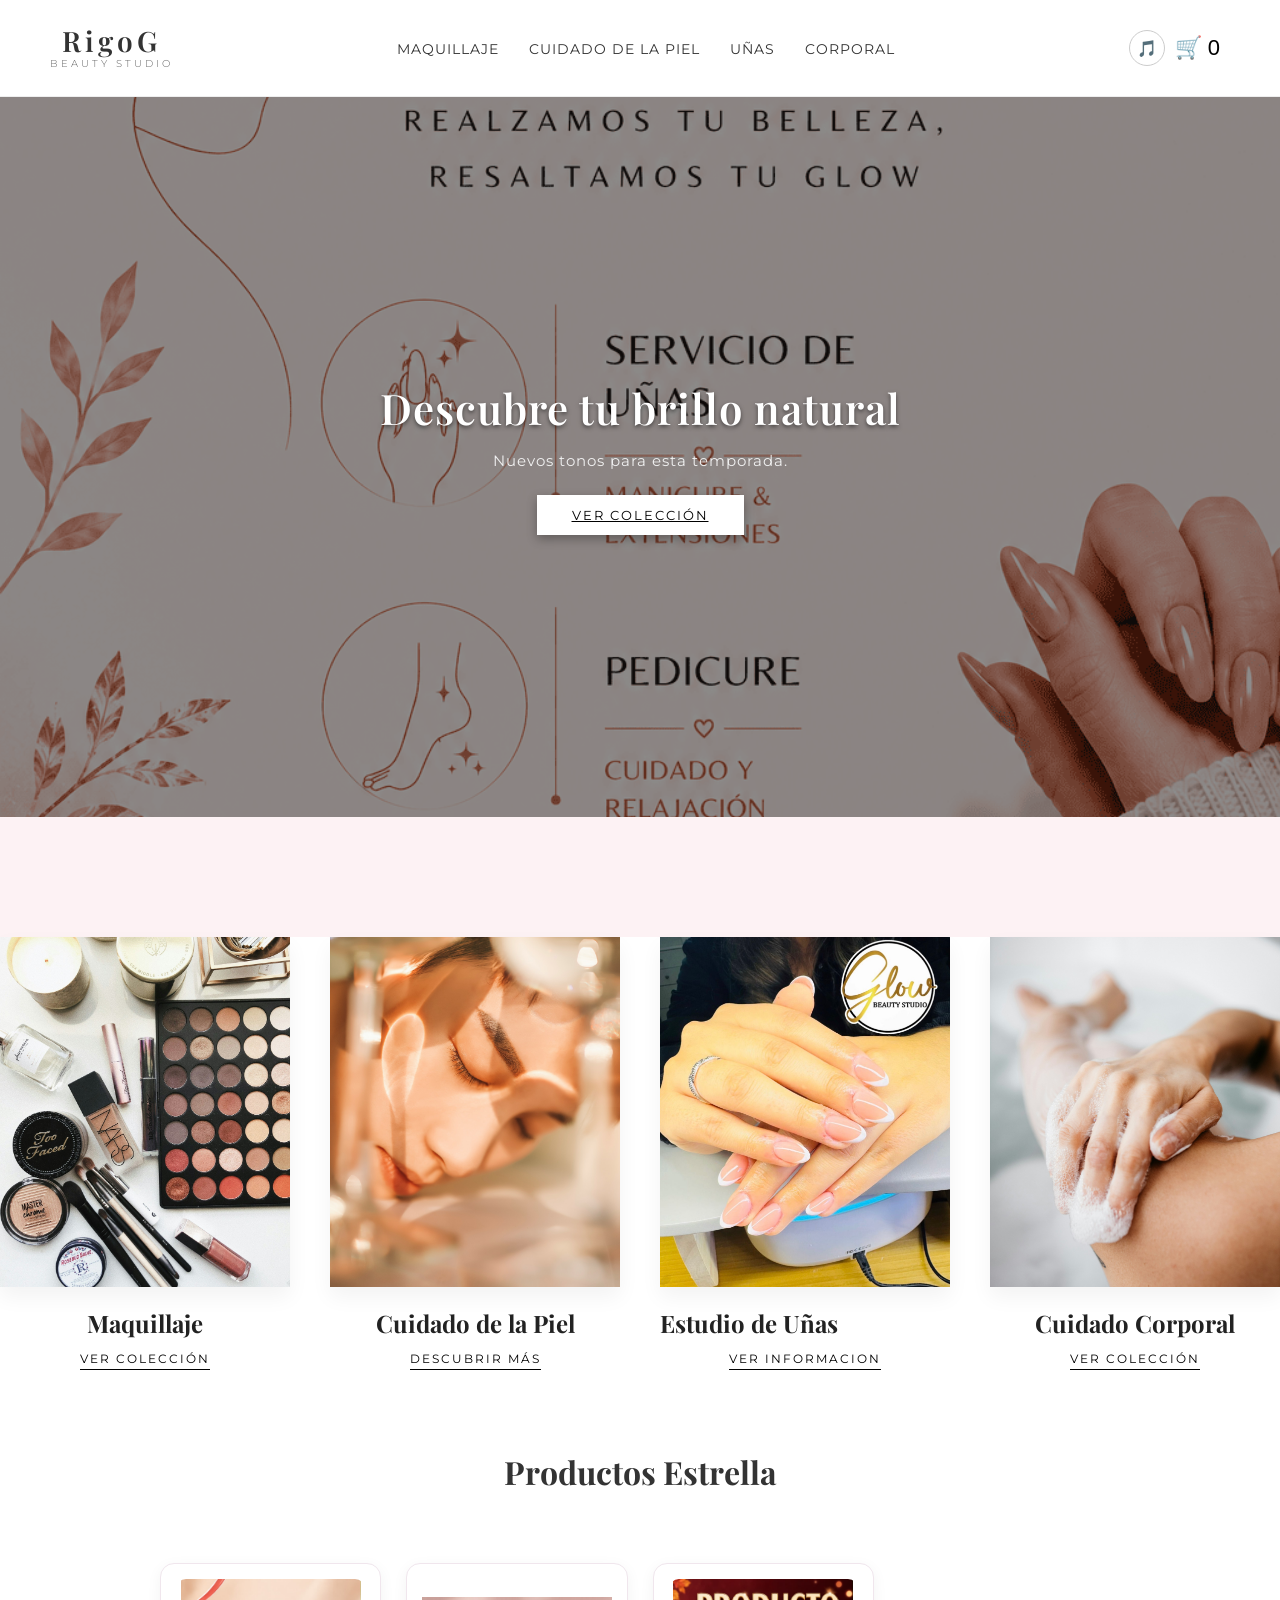
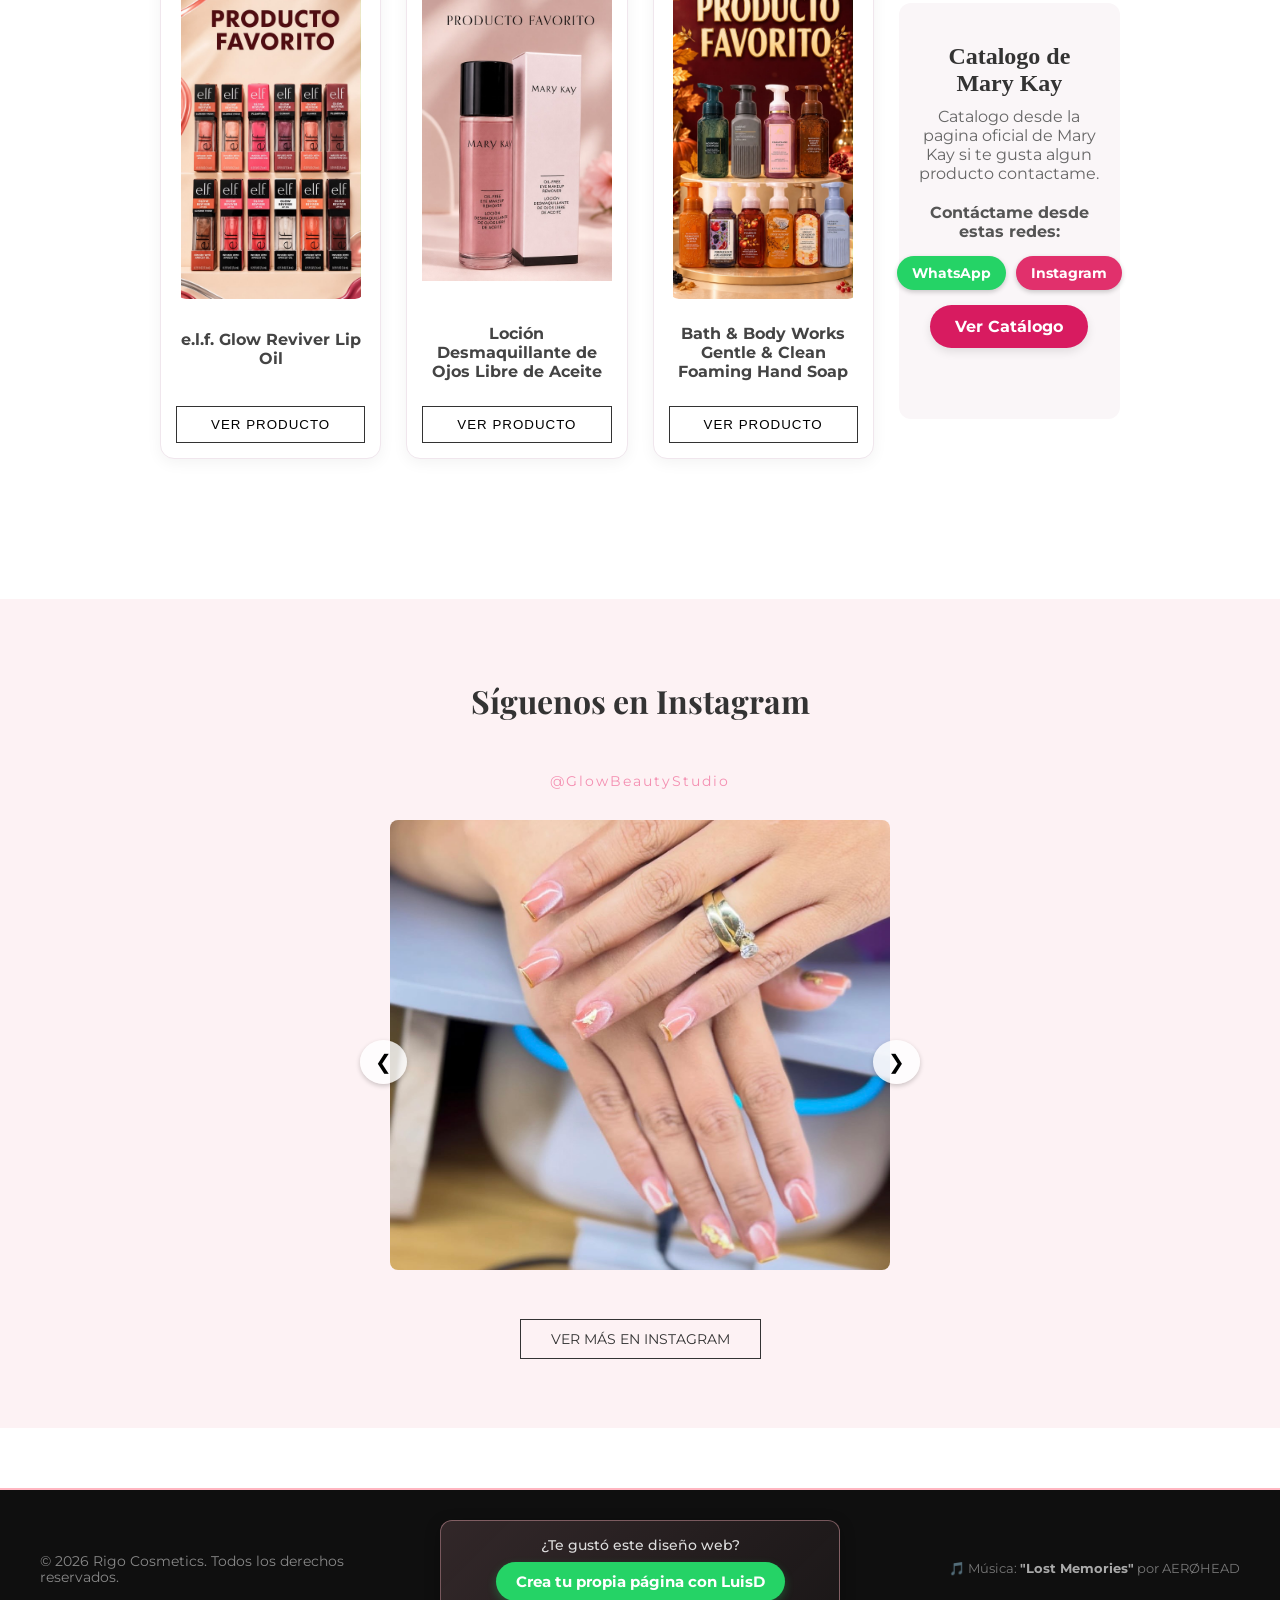
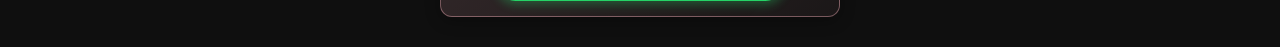
==== commit 7349c15a: "Actualizacion de textos y favicon" ====
--- a/index.html
+++ b/index.html
@@ -3,7 +3,8 @@
 <head>
     <meta charset="UTF-8">
     <meta name="viewport" content="width=device-width, initial-scale=1.0">
-    <title>Glow Beauty Studio | Tienda Oficial</title>
+   <title>Rigo Beauty Studio | Tienda Oficial</title>
+   <link rel="icon" href="data:image/svg+xml,<svg xmlns=%22http://www.w3.org/2000/svg%22 viewBox=%220 0 100 100%22><text y=%22.9em%22 font-size=%2290%22>💄</text></svg>">
     <link rel="stylesheet" href="style.css">
     <link href="https://fonts.googleapis.com/css2?family=Playfair+Display:ital,wght@0,400;0,600&family=Montserrat:wght@300;400;500&display=swap" rel="stylesheet">
 </head>
@@ -16,7 +17,7 @@
         </button>
 
         <div class="logo">
-            GLOW
+            RigoG
             <span class="sub-logo">BEAUTY STUDIO</span>
         </div>
         <nav class="nav-menu" id="nav-menu">
@@ -57,11 +58,11 @@
    <img src="img/crz.jpg" alt="Banner Principal" class="hero-img">
         <h1>Descubre tu brillo natural</h1>
         <p>Nuevos tonos para esta temporada.</p>
-        <button class="btn-principal">Comprar ahora</button>
+      <a href="#seccion-categorias" class="btn-principal">VER COLECCIÓN</a>
     </div>
 </section>
    <!-- Secciones de Categorías -->
-    <section class="categorias">
+ <section class="categorias" id="seccion-categorias"></section>
         <div class="grid-categorias">
             
             <!-- Categoría 1: Maquillaje -->
@@ -198,6 +199,29 @@
             <a href="https://www.instagram.com/rigoca94?igsh=Z3h2cnkidjvhbwti" target="_blank" class="btn-red btn-ig">Comprar por Instagram 🛍️</a>
         </div>
     </div>
+    <footer class="site-footer">
+    <div class="footer-container">
+        
+        <!-- Bloque Izquierdo: Copyright -->
+        <div class="footer-copy">
+            <p>&copy; 2026 Rigo Cosmetics. Todos los derechos reservados.</p>
+        </div>
+
+        <!-- Bloque Central: Tu llamada a la acción (Llamativo) -->
+        <div class="footer-dev-banner">
+            <span class="dev-text">¿Te gustó este diseño web?</span>
+            <a href="https://wa.me/6361141044?text=Hola%20LuisD,%20vi%20la%20p%C3%A1gina%20de%20Rigo%20Cosmetics%20y%20quiero%20cotizar%20un%20sitio%20web" target="_blank" rel="noopener" class="btn-cotizar-dev">
+                 Crea tu propia página con LuisD
+            </a>
+        </div>
+
+        <!-- Bloque Derecho: Música -->
+        <div class="footer-music">
+            <p>🎵 Música: <strong>"Lost Memories"</strong> por AERØHEAD</p>
+        </div>
+
+    </div>
+</footer>
    <script src="script.js"></script>
 </body>
 </html>
--- a/style.css
+++ b/style.css
@@ -918,3 +918,112 @@
     color: white;
     border-color: #e1306c;
 }
+/* --- FOOTER LLAMATIVO Y PROFESIONAL --- */
+.site-footer {
+    background-color: #0f0f0f;
+    color: #ffffff;
+    padding: 30px 20px;
+    margin-top: 60px;
+    border-top: 2px solid #ffb6c1; /* Línea rosa elegante arriba del footer */
+}
+
+.footer-container {
+    max-width: 1200px;
+    margin: 0 auto;
+    display: flex;
+    flex-direction: column;
+    align-items: center;
+    text-align: center;
+    gap: 20px;
+}
+
+.footer-copy p {
+    font-size: 0.85rem;
+    color: #888888;
+}
+
+/* Banner de tu servicio (Lo que llama la atención) */
+.footer-dev-banner {
+    background: linear-gradient(135deg, rgba(255, 182, 193, 0.15), rgba(255, 182, 193, 0.05));
+    border: 1px solid rgba(255, 182, 193, 0.4);
+    padding: 15px 25px;
+    border-radius: 12px;
+    display: flex;
+    flex-direction: column;
+    align-items: center;
+    gap: 8px;
+    width: 100%;
+    max-width: 500px;
+    box-shadow: 0 4px 15px rgba(0, 0, 0, 0.3);
+}
+
+.dev-text {
+    font-size: 0.9rem;
+    color: #dddddd;
+    font-weight: 500;
+}
+
+/* Botón llamativo para WhatsApp */
+.btn-cotizar-dev {
+    background-color: #25d366;
+    color: #ffffff;
+    padding: 10px 20px;
+    border-radius: 25px;
+    text-decoration: none;
+    font-weight: bold;
+    font-size: 0.95rem;
+    transition: all 0.3s ease;
+    box-shadow: 0 4px 10px rgba(37, 211, 102, 0.3);
+    display: inline-block;
+}
+
+.btn-cotizar-dev:hover {
+    background-color: #20ba5a;
+    transform: translateY(-2px);
+    box-shadow: 0 6px 15px rgba(37, 211, 102, 0.5);
+}
+
+.footer-music p {
+    font-size: 0.8rem;
+    color: #777777;
+}
+
+.footer-music strong {
+    color: #aaaaaa;
+}
+
+/* Diseño responsivo para computadoras (Se acomoda en filas separadas si hay espacio) */
+@media (min-width: 850px) {
+    .footer-container {
+        flex-direction: row;
+        justify-content: space-between;
+        text-align: left;
+    }
+    
+    .footer-copy {
+        flex: 1;
+        text-align: left;
+    }
+
+    .footer-dev-banner {
+        flex: 1;
+        max-width: 400px;
+    }
+
+    .footer-music {
+        flex: 1;
+        text-align: right;
+    }
+}
+.precio-aviso {
+    background-color: rgba(255, 182, 193, 0.2); /* Fondo rosado translúcido */
+    color: #b33951; /* Tono vino/rosa fuerte para que resalte */
+    font-size: 1.05rem;
+    font-weight: bold;
+    padding: 6px 16px;
+    border-radius: 20px;
+    display: inline-block;
+    margin-top: 10px;
+    border: 1px solid rgba(255, 182, 193, 0.5);
+    letter-spacing: 0.5px;
+}
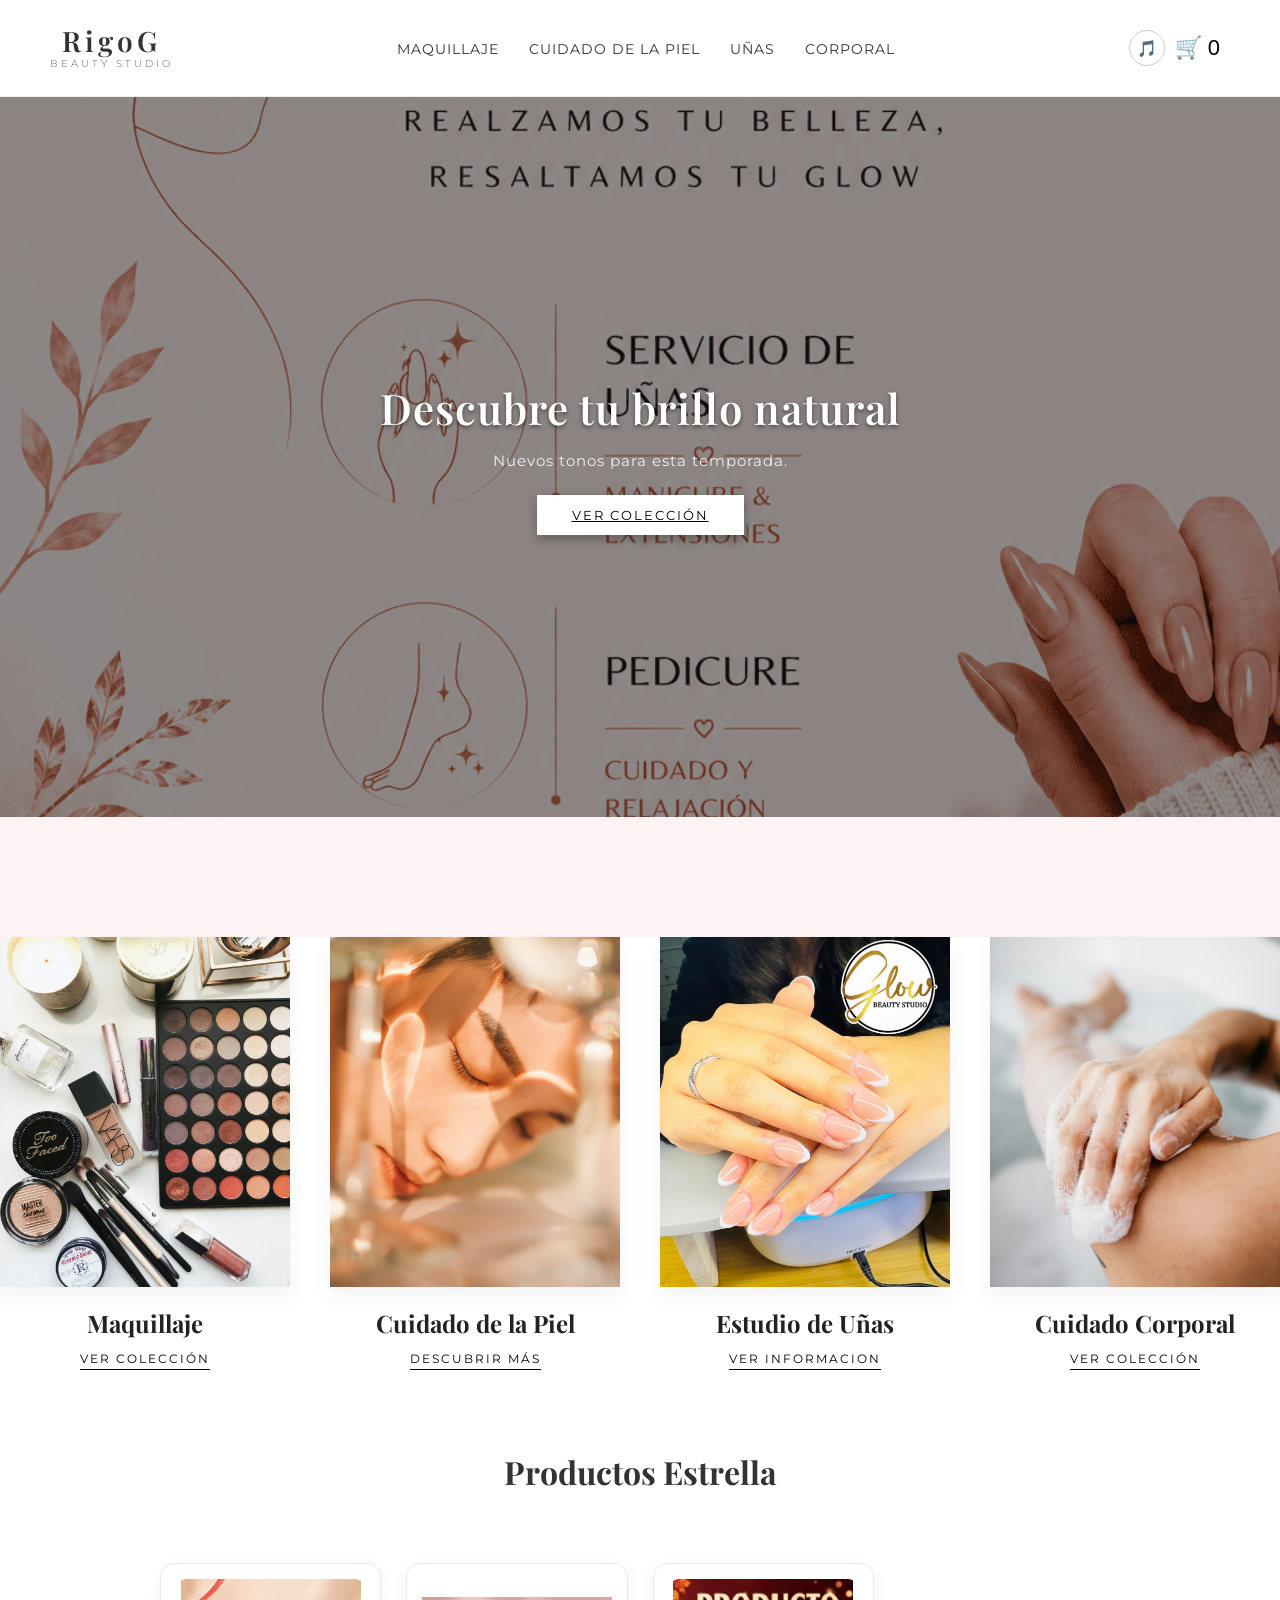
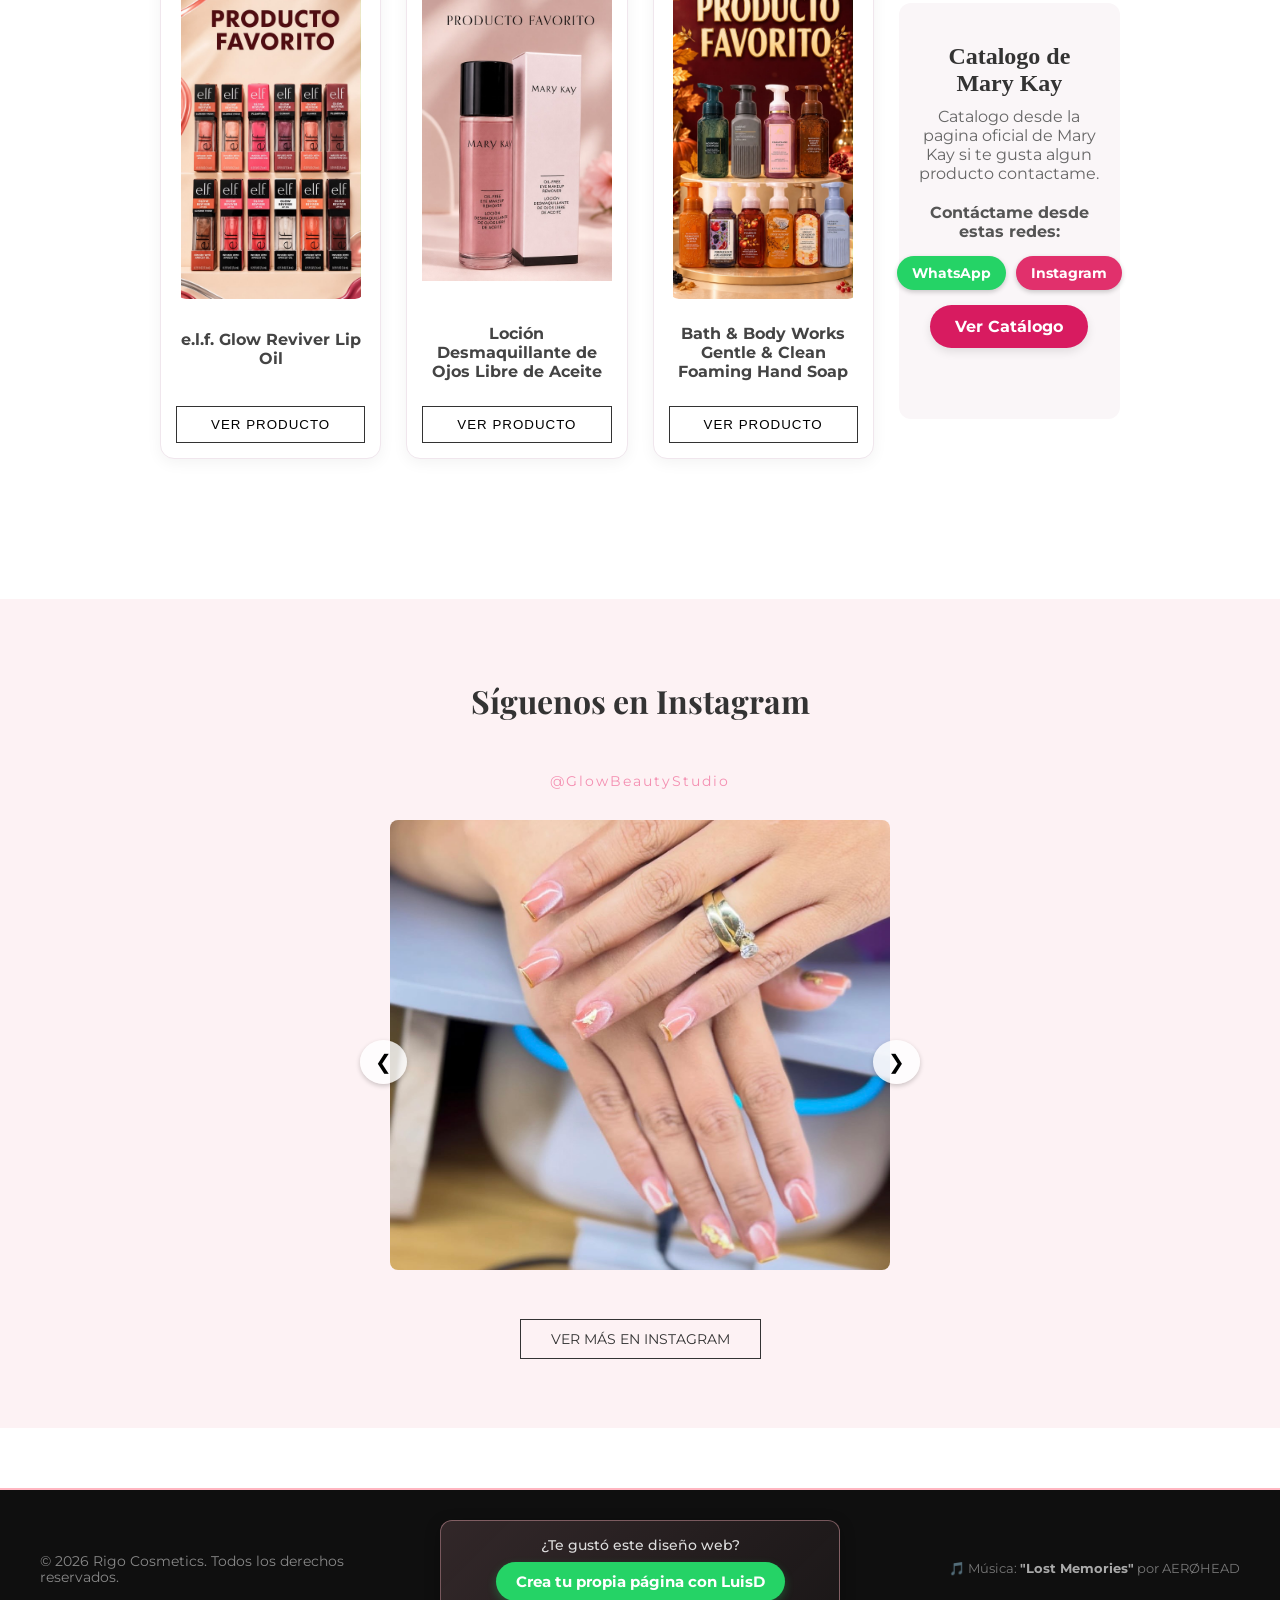
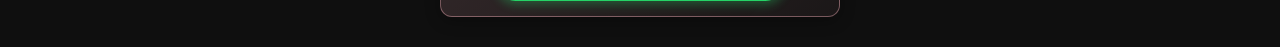
==== commit e5d00ecf: "Agrega fondo rosita en seccion categorias y suaviza scroll" ====
--- a/index.html
+++ b/index.html
@@ -82,16 +82,14 @@
     <h3>Cuidado de la Piel</h3>
     <a href="piel.html" class="btn-explorar" onclick="event.stopPropagation();">Descubrir más</a>
 </div>
-            <!-- Categoría 3: Estudio de Uñas -->
-             <div class="tarjeta-categoria">
-    <a href="unas.html" style="text-decoration: none; color: inherit;">
-        <div class="img-container">
-            <img src="img/fondo3.jpg" alt="Estudio de Uñas">
-        </div>
-        <h3>Estudio de Uñas</h3>
-    </a>
-    <a href="unas.html" class="btn-explorar" id="btn-uñas">Ver Informacion</a>
-</div>
+        <!-- Categoría 3: Estudio de Uñas -->
+        <div class="tarjeta-categoria" onclick="location.href='unas.html';" style="cursor: pointer;">
+            <div class="img-container">
+                <img src="img/fondo3.jpg" alt="Estudio de Uñas">
+            </div>
+            <h3>Estudio de Uñas</h3>
+            <a href="unas.html" class="btn-explorar" onclick="event.stopPropagation();">Ver Informacion</a>
+        </div>
            
            <!-- Categoría 4: Cuidado Corporal -->
 <div class="tarjeta-categoria" onclick="location.href='corporal.html';" style="cursor: pointer;">
--- a/style.css
+++ b/style.css
@@ -1,3 +1,6 @@
+html {
+    scroll-behavior: smooth;
+}
 /* Estilos actualizados para el logo */
 .logo {
     font-size: 28px;
@@ -1026,4 +1029,4 @@
     margin-top: 10px;
     border: 1px solid rgba(255, 182, 193, 0.5);
     letter-spacing: 0.5px;
-}+}
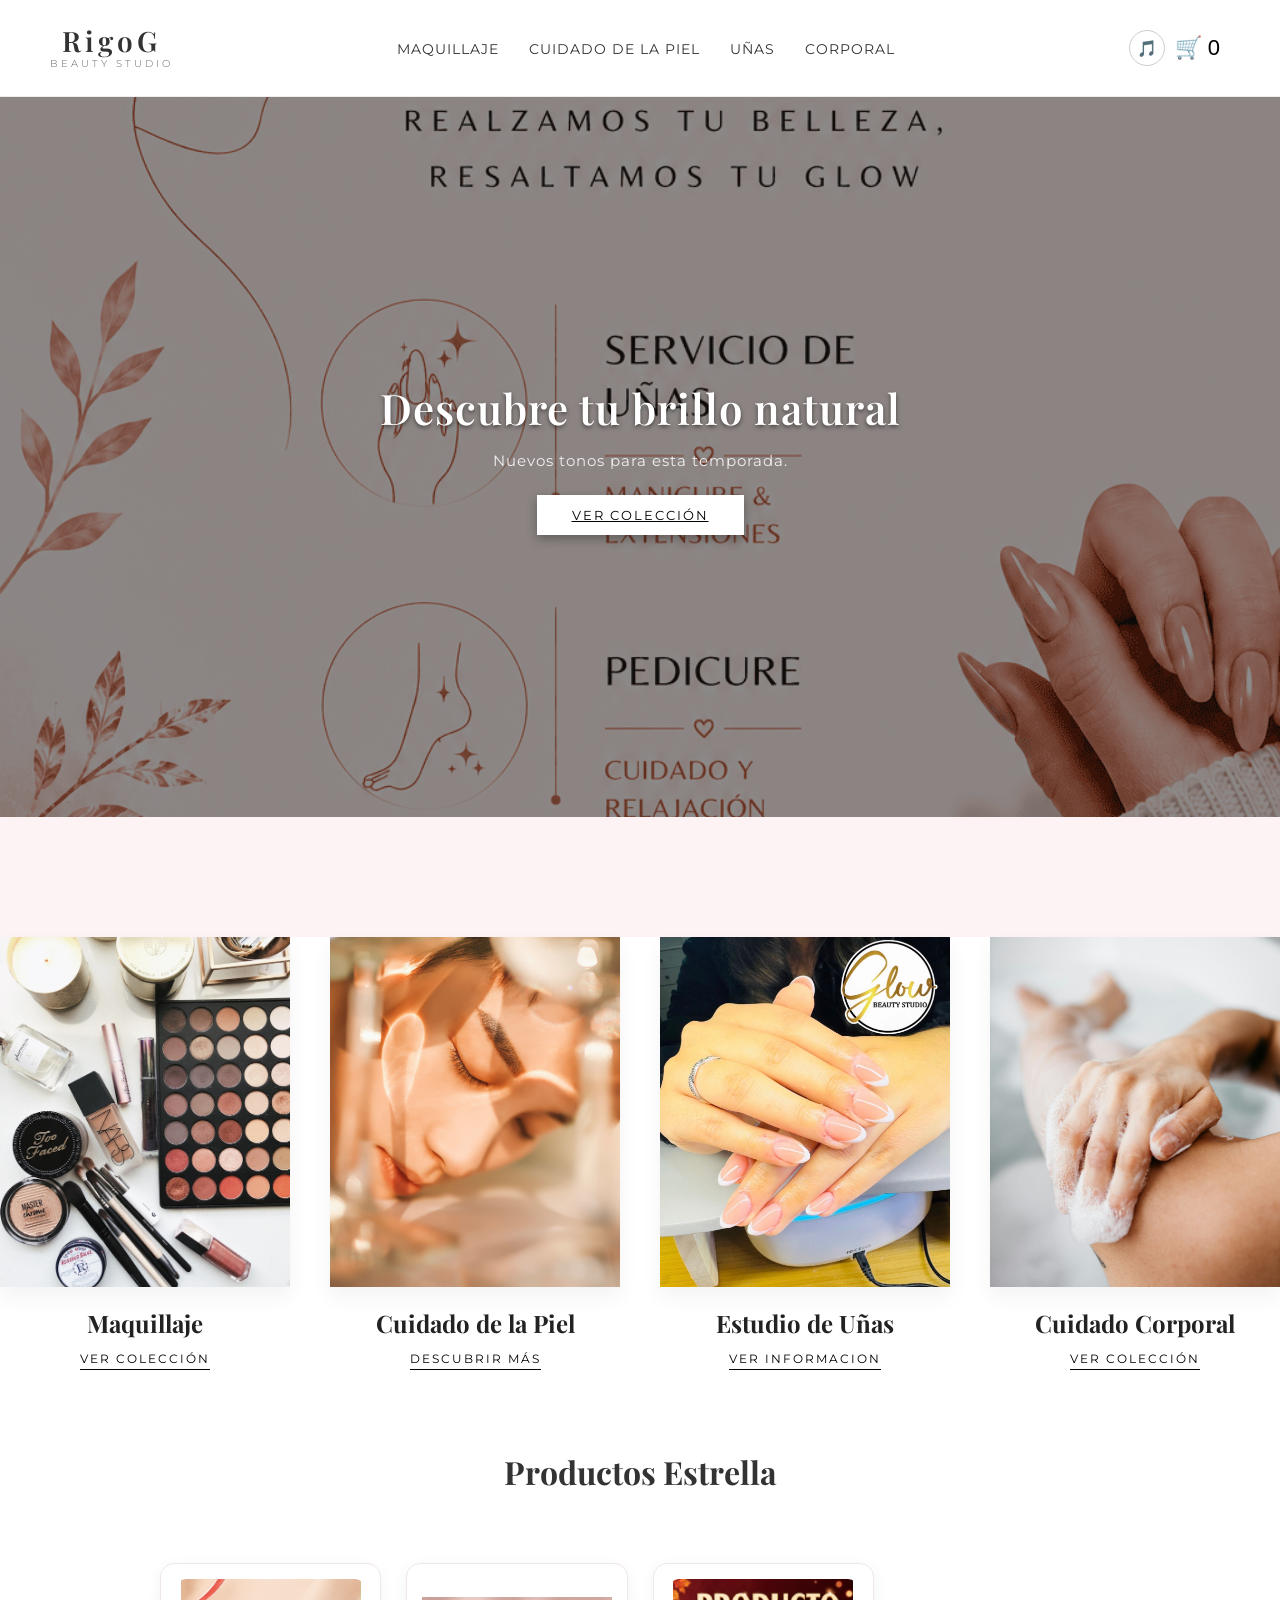
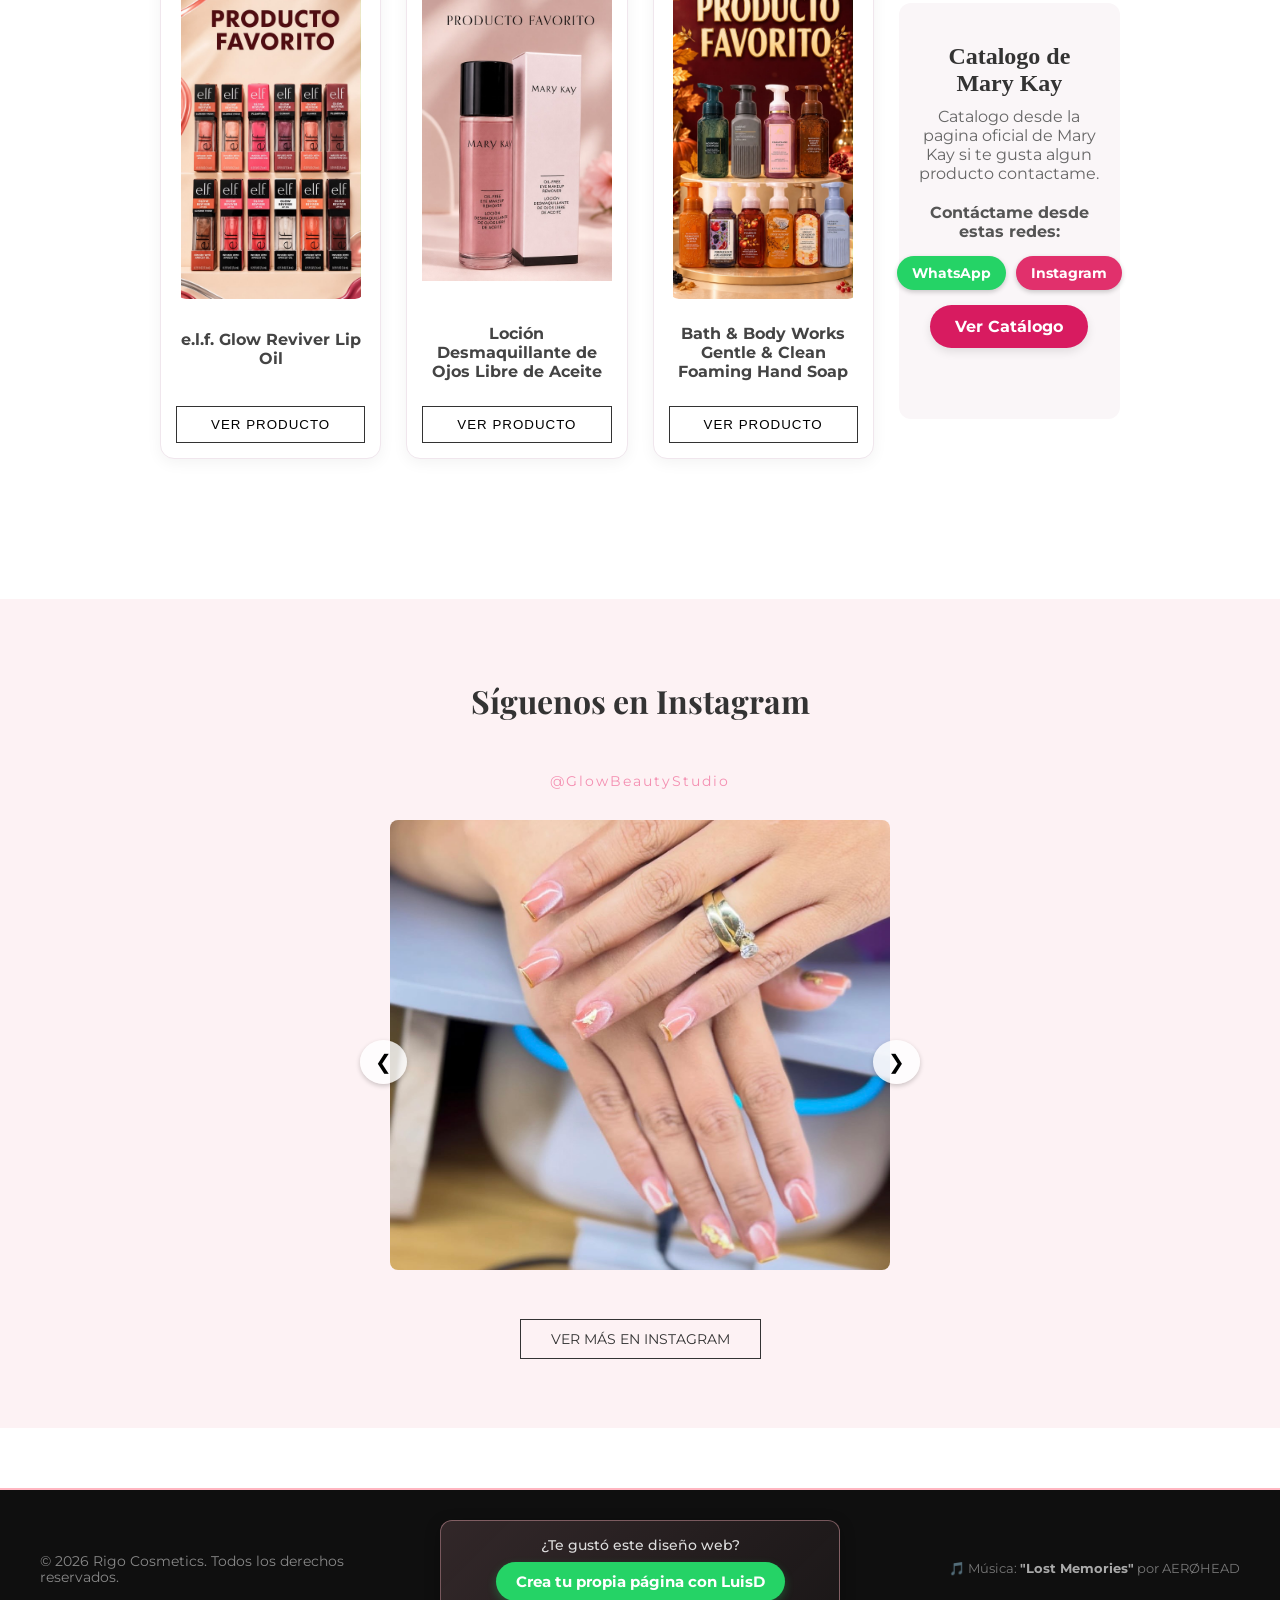
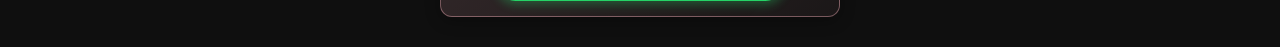
==== commit c7c35b84: "Actualiza fondo rosita en seccion categorias y suaviza scroll" ====
--- a/index.html
+++ b/index.html
@@ -115,7 +115,7 @@
     <img src="img/producto1.jpg" alt="Labial">
     <h4>e.l.f. Glow Reviver Lip Oil</h4>
     <p class="precio"></p>
-  <button class="btn-comprar" onclick="abrirModal('img/producto2.jpg', 'Loción Desmaquillante de Ojos Libre de Aceite'); event.stopPropagation();">
+  <button class="btn-comprar" onclick="abrirModal('img/producto1.jpg', 'Loción Desmaquillante de Ojos Libre de Aceite'); event.stopPropagation();">
     Ver Producto
 </button>
 </div>
@@ -125,7 +125,7 @@
     <img src="img/producto2.jpg" alt="Suero">
     <h4>Loción Desmaquillante de Ojos Libre de Aceite</h4>
     <p class="precio"></p>
-    <button class="btn-comprar" onclick="abrirModal('img/producto1.jpg', 'e.l.f. Glow Reviver Lip Oil'); event.stopPropagation();">
+    <button class="btn-comprar" onclick="abrirModal('img/producto2.jpg', 'e.l.f. Glow Reviver Lip Oil'); event.stopPropagation();">
    Ver Producto      
 </button>
 </div>
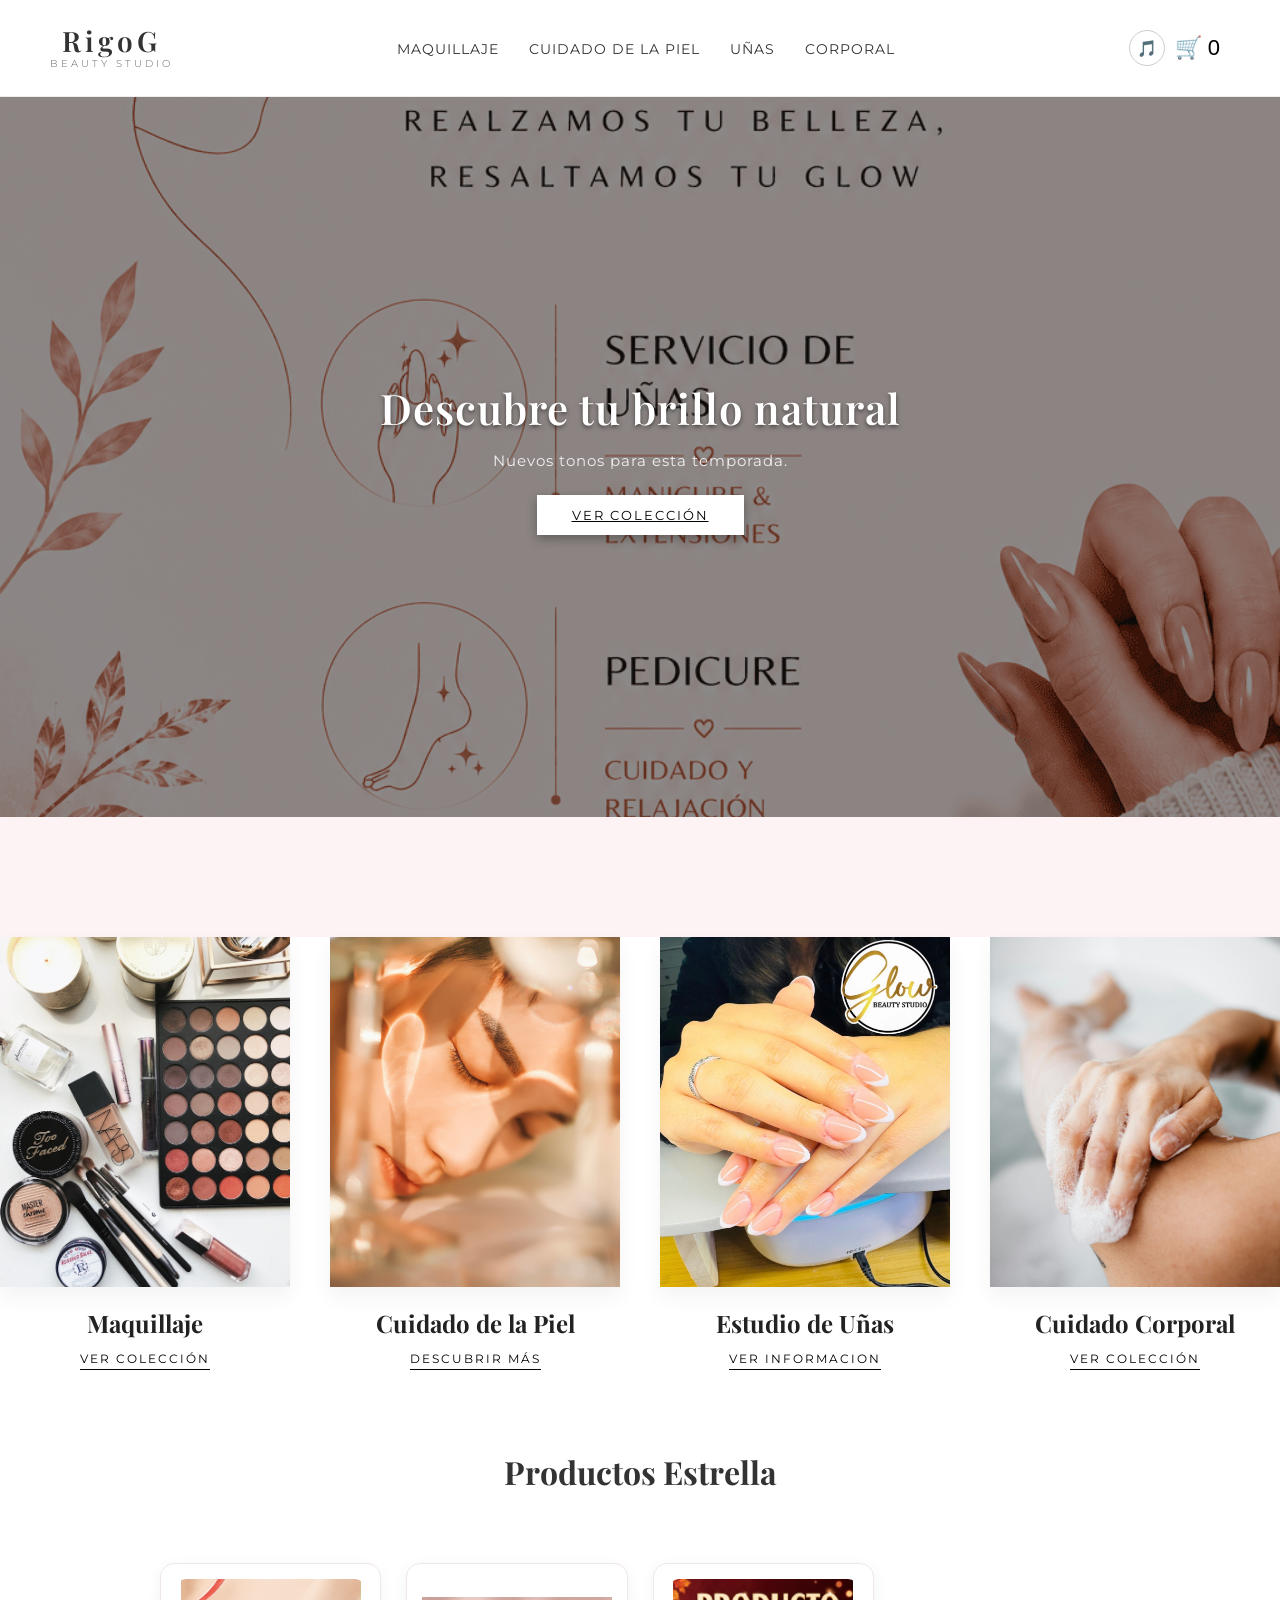
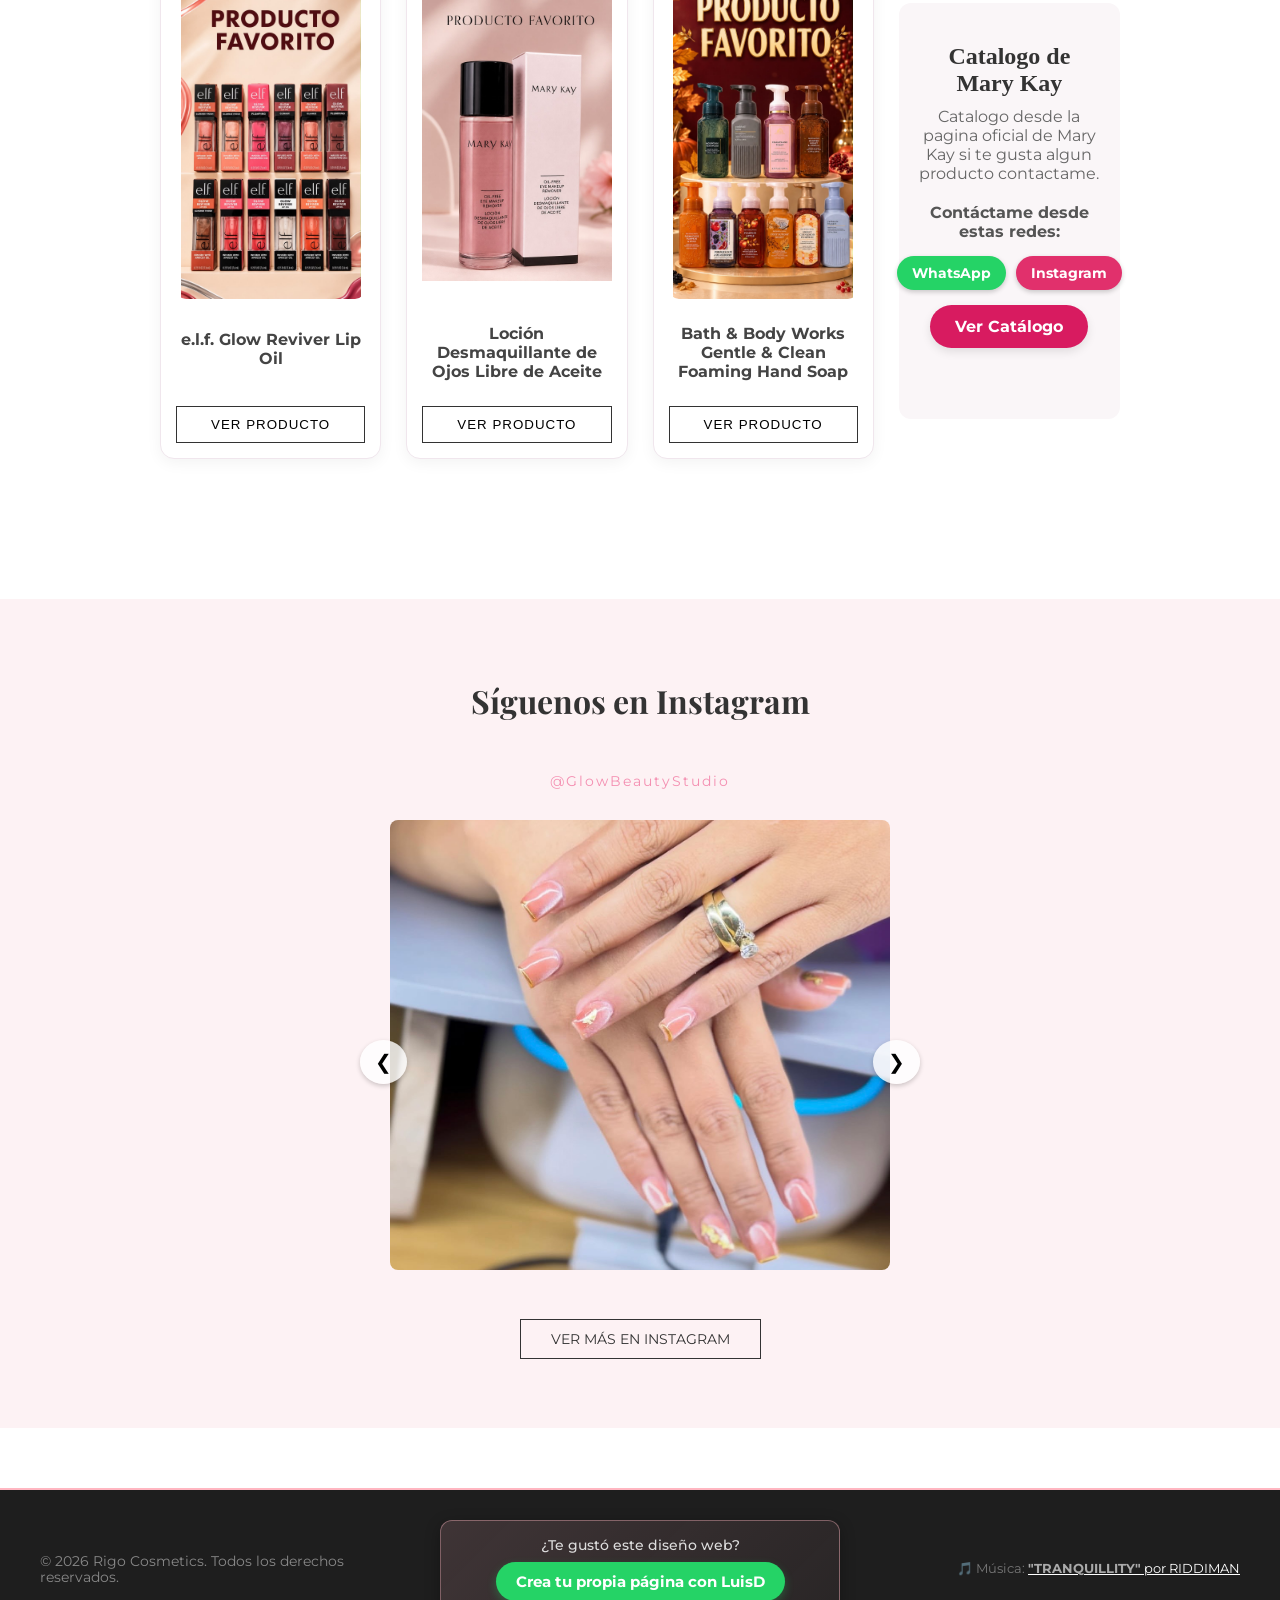
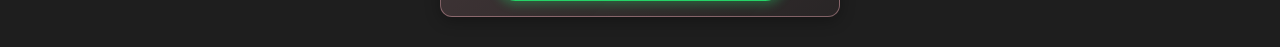
==== commit 449466b9: "Ajustes listos, a guardar alv" ====
--- a/index.html
+++ b/index.html
@@ -213,11 +213,10 @@
             </a>
         </div>
 
-        <!-- Bloque Derecho: Música -->
-        <div class="footer-music">
-            <p>🎵 Música: <strong>"Lost Memories"</strong> por AERØHEAD</p>
-        </div>
-
+      <!-- Bloque Derecho: Música -->
+        <div class="footer-music" style="color: #ccc; font-size: 0.9rem;">
+            <p>🎵 Música: <a href="https://youtu.be/nl6tcI9cwqQ?si=yDt0KYF6bdvN3COp" target="_blank" rel="noopener" style="color: #fff; text-decoration: underline;"><strong>"TRANQUILLITY"</strong> por RIDDIMAN</a></p>
+        </div>
     </div>
 </footer>
    <script src="script.js"></script>
--- a/style.css
+++ b/style.css
@@ -923,7 +923,7 @@
 }
 /* --- FOOTER LLAMATIVO Y PROFESIONAL --- */
 .site-footer {
-    background-color: #0f0f0f;
+    background-color: #1e1e1e;
     color: #ffffff;
     padding: 30px 20px;
     margin-top: 60px;
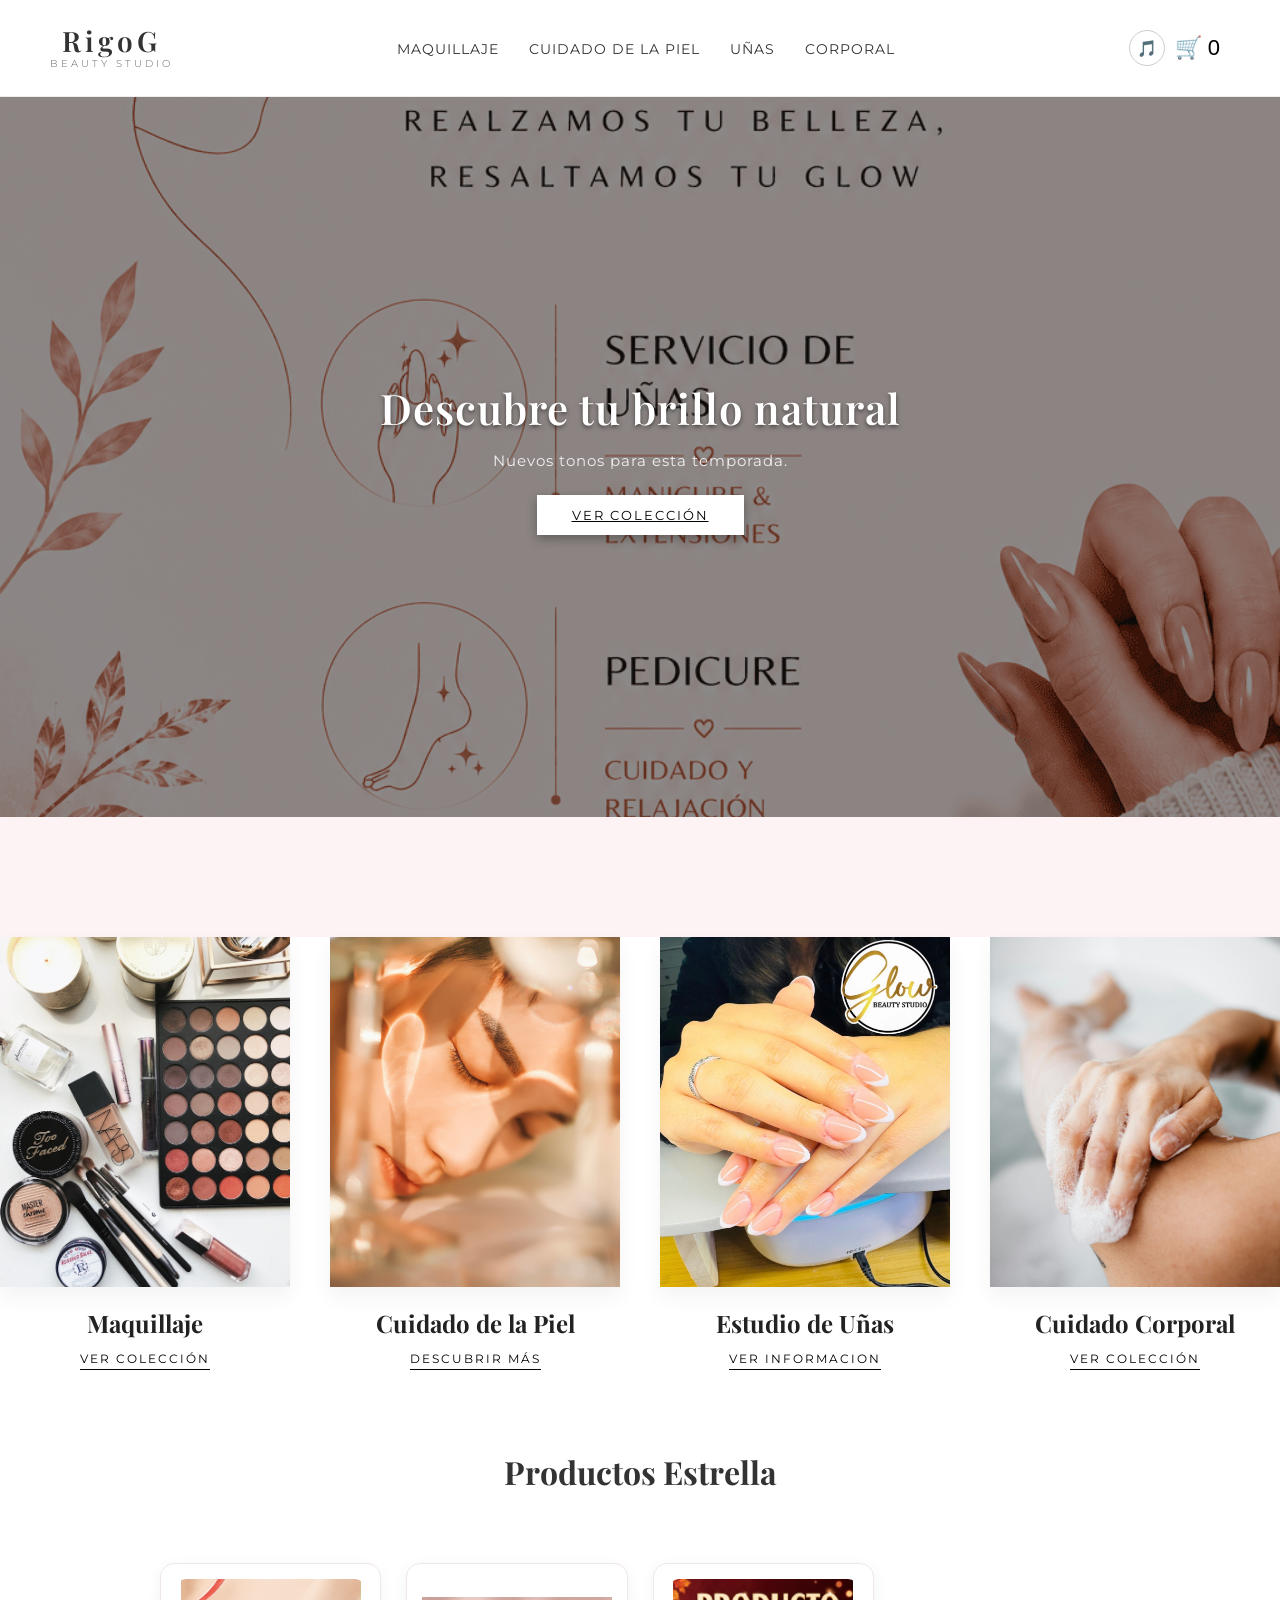
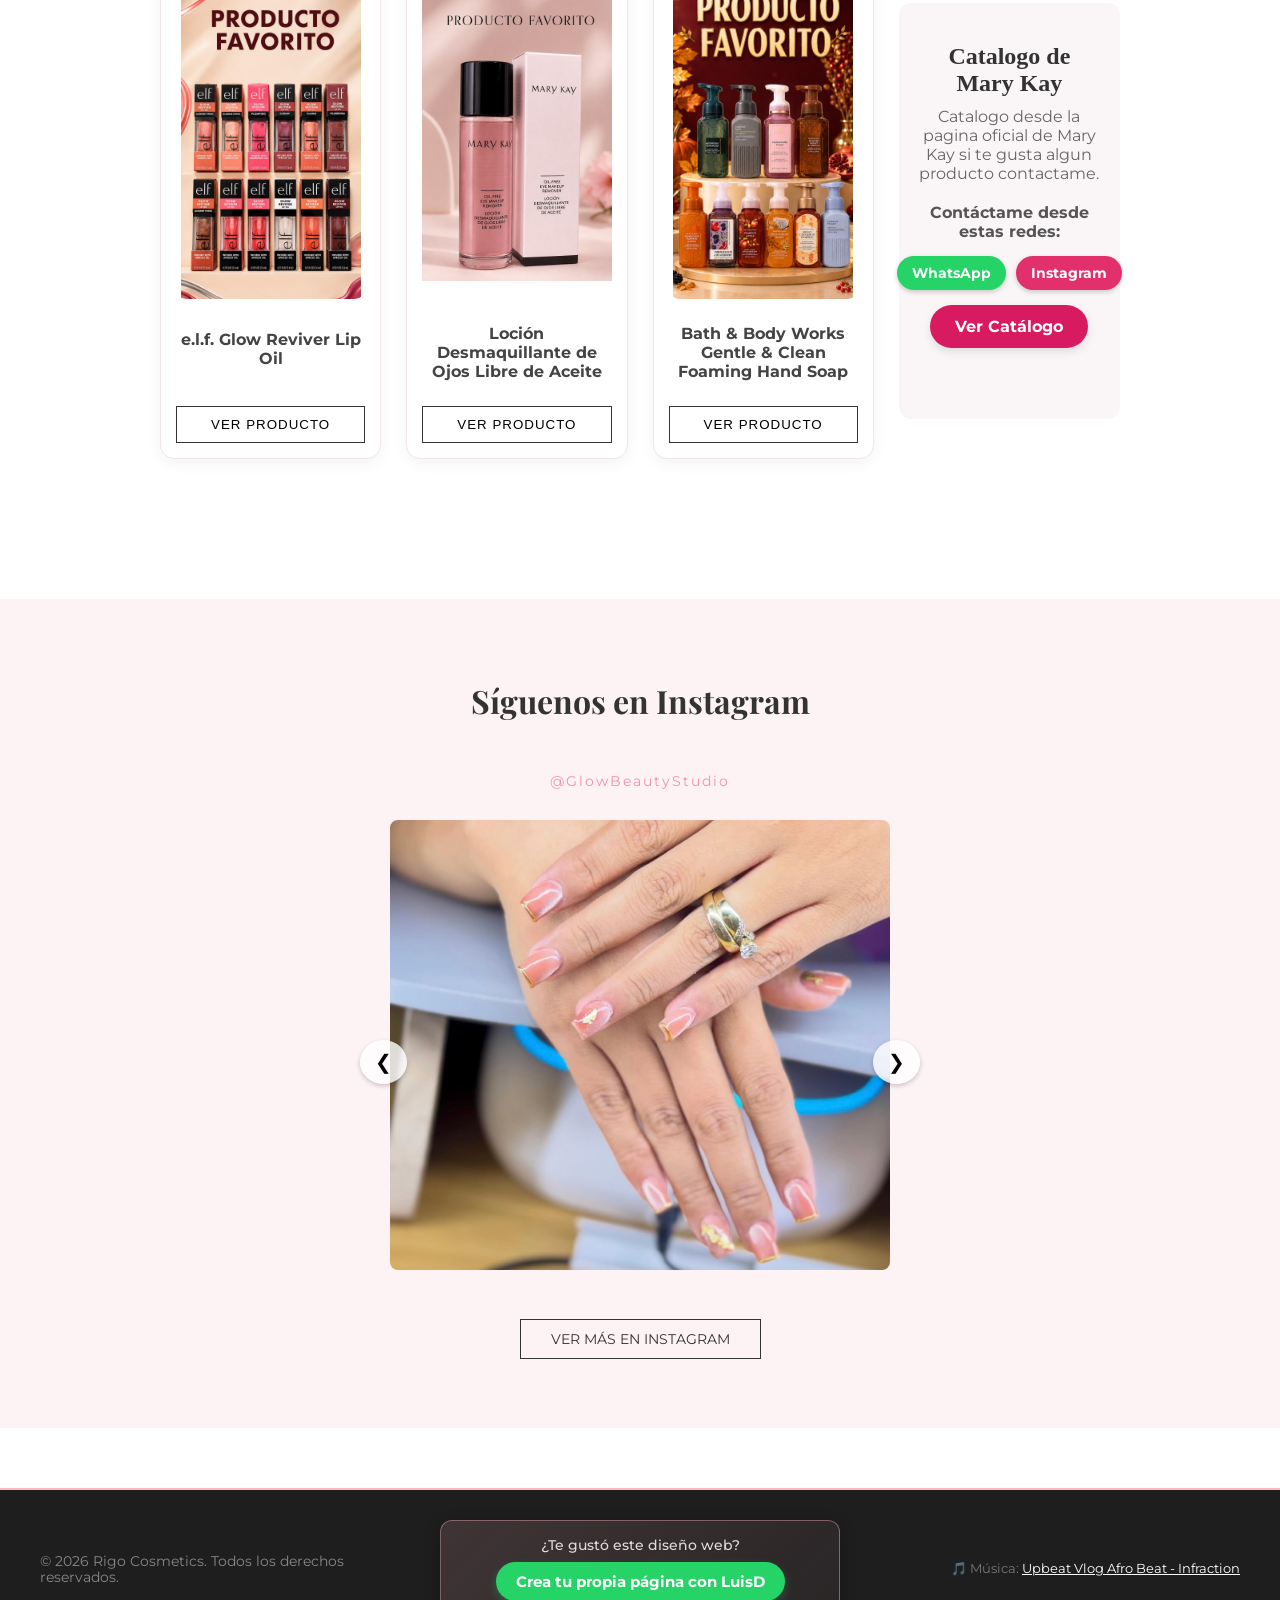
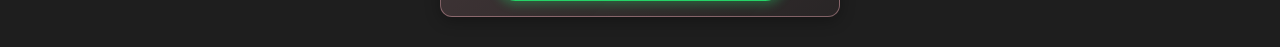
==== commit f1662c5b: "Actualizar musica, horarios y enlace de citas" ====
--- a/index.html
+++ b/index.html
@@ -214,9 +214,9 @@
         </div>
 
       <!-- Bloque Derecho: Música -->
-        <div class="footer-music" style="color: #ccc; font-size: 0.9rem;">
-            <p>🎵 Música: <a href="https://youtu.be/nl6tcI9cwqQ?si=yDt0KYF6bdvN3COp" target="_blank" rel="noopener" style="color: #fff; text-decoration: underline;"><strong>"TRANQUILLITY"</strong> por RIDDIMAN</a></p>
-        </div>
+<div class="footer-music" style="color: #ccc; font-size: 0.9rem;">
+    <p>🎵 Música: <a href="https://youtu.be/4ZZUpdyrujw" target="_blank" rel="noopener" style="color: #fff; text-decoration: underline;">Upbeat Vlog Afro Beat - Infraction</a></p>
+</div>
     </div>
 </footer>
    <script src="script.js"></script>
